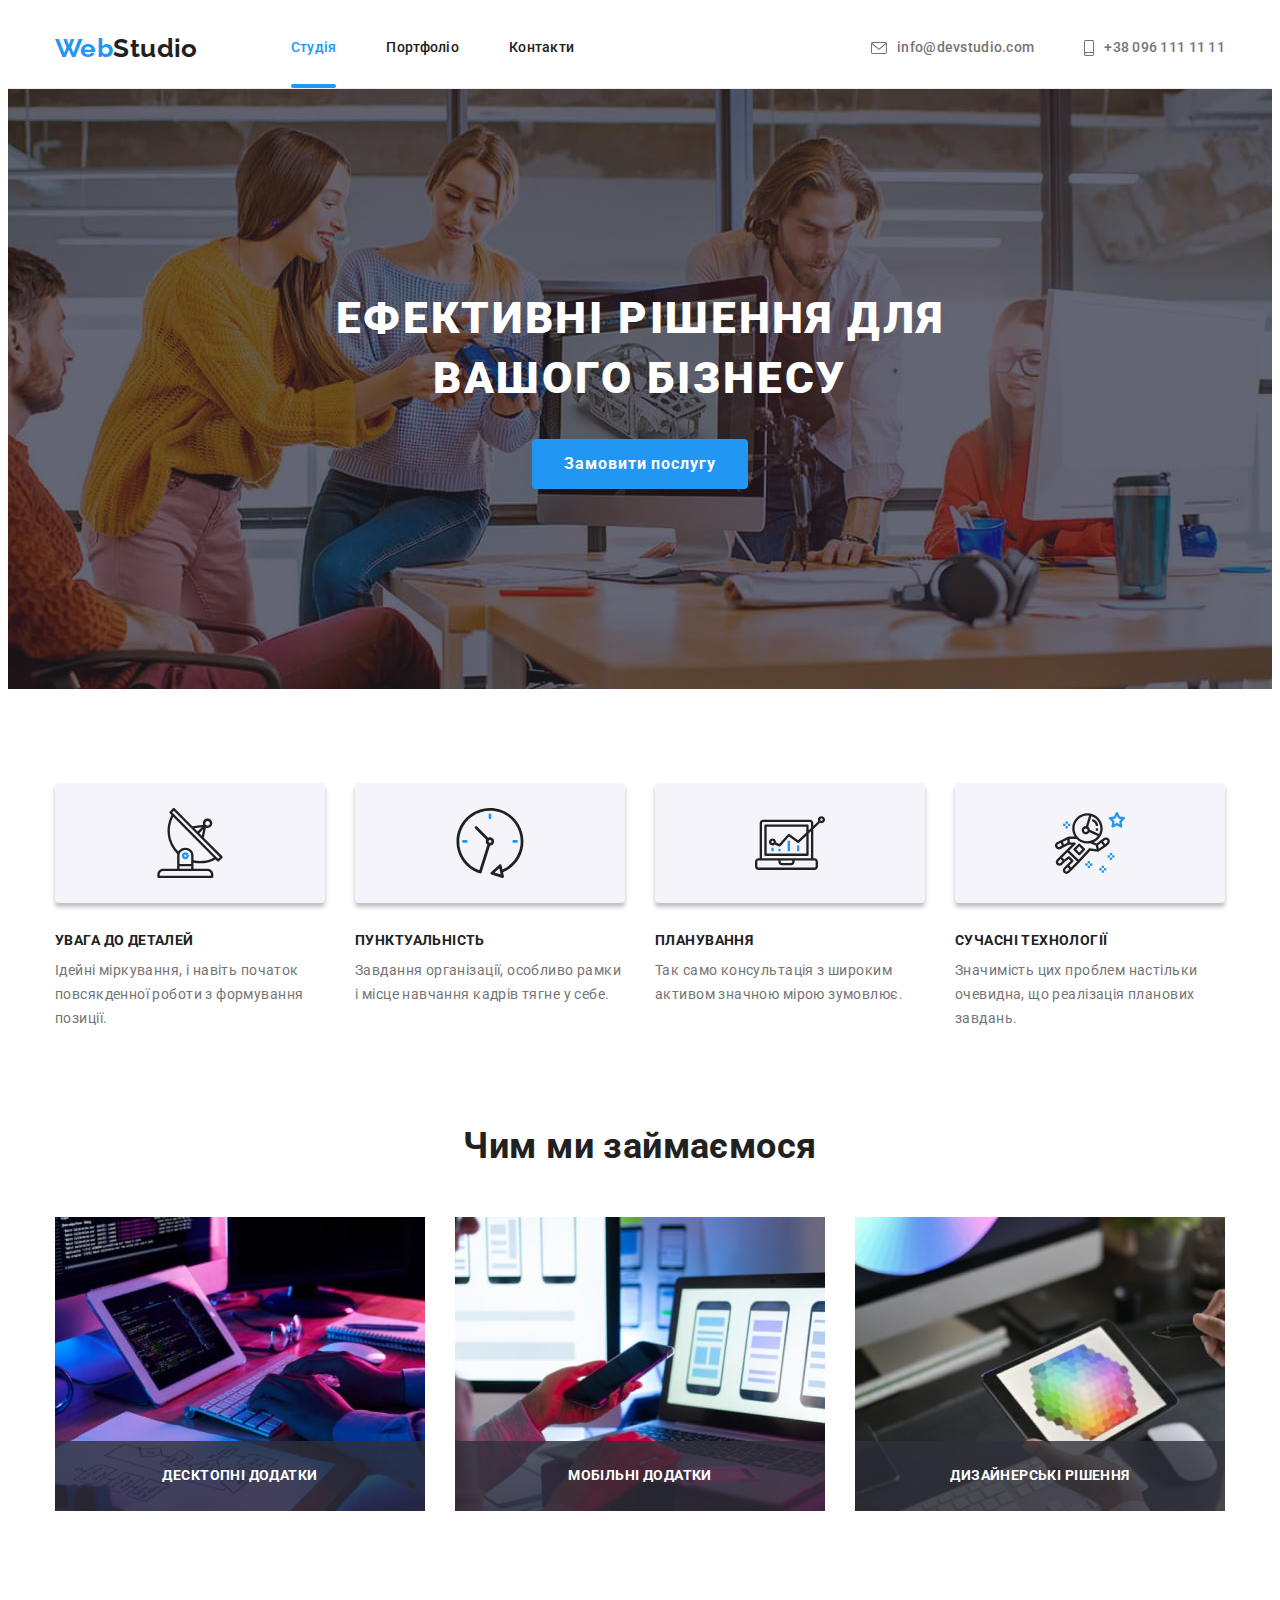
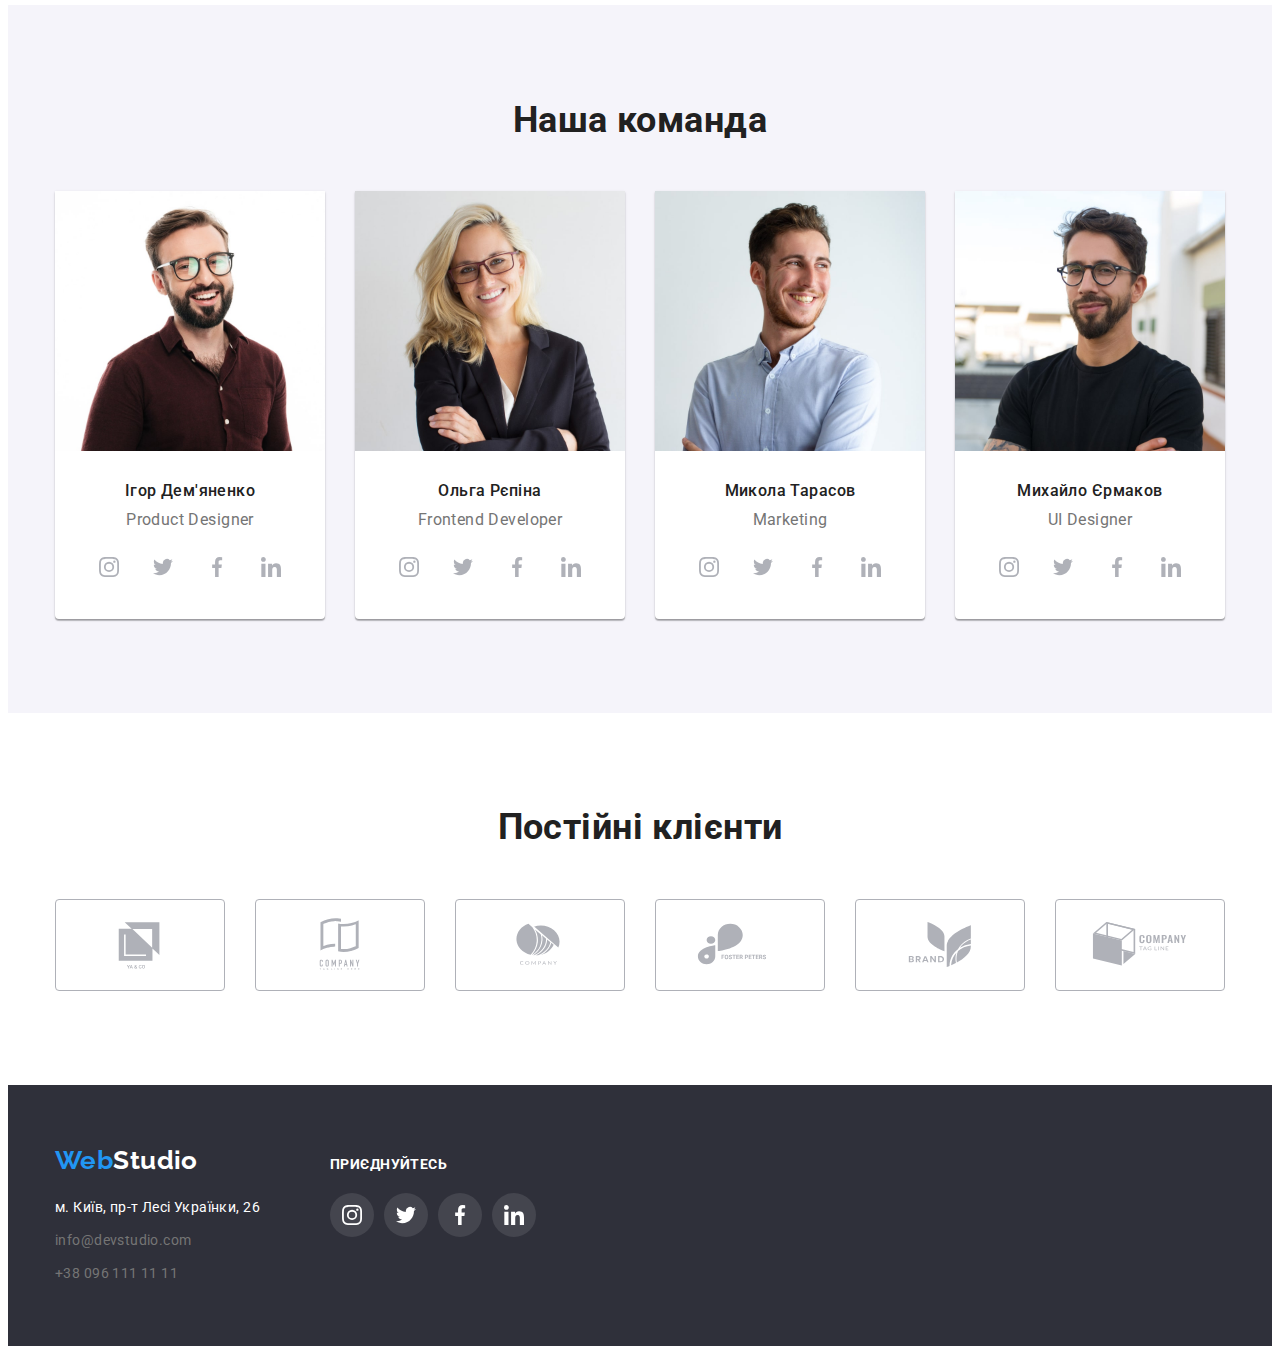
==== index.html @ 904960e4 "copy" ====
<!DOCTYPE html>
<html lang="uk">
  <head>
    <meta charset="UTF-8" />
    <meta http-equiv="X-UA-Compatible" content="IE=edge" />
    <meta name="viewport" content="width=device-width, initial-scale=1.0" />
    <title>Студія</title>
    <link rel="preconnect" href="https://fonts.googleapis.com" />
    <link rel="preconnect" href="https://fonts.gstatic.com" crossorigin />
    <link
      href="https://fonts.googleapis.com/css2?family=Raleway:wght@700&family=Roboto:wght@400;500;700;900&display=swap"
      rel="stylesheet"
    />
    <link
      rel="stylesheet"
      href="https://cdnjs.cloudflare.com/ajax/libs/modern-normalize/1.1.0/modern-normalize.min.css"
      integrity="sha512-wpPYUAdjBVSE4KJnH1VR1HeZfpl1ub8YT/NKx4PuQ5NmX2tKuGu6U/JRp5y+Y8XG2tV+wKQpNHVUX03MfMFn9Q=="
      crossorigin="anonymous"
      referrerpolicy="no-referrer"
    />
    <link rel="stylesheet" href="./css/styles.css" />
  </head>
  <body>
    <!--Шапка сайту-->
    <header>
      <div class="container head-nav">
        <nav class="header-navigation">
          <a href="./index.html" class="head-logo">Web<span class="logo-style">Studio</span></a>
          <ul class="navigation list">
            <li class="nav-item">
              <a href="./index.html" class="nav-link current">Студія</a>
            </li>
            <li class="nav-item">
              <a href="./portfolio.html" class="nav-link">Портфоліо</a>
            </li>
            <li class="nav-item">
              <a href="" class="nav-link">Контакти</a>
            </li>
          </ul>
        </nav>
        <ul class="head-contacts list">
          <li class="item">
            <a class="contact-link" href="mailto:info@devstudio.com"
              ><svg class="item-icon" width="16" height="12">
                <use href="./imeges/symbol-defs.svg#icon-mail"></use></svg
              >info@devstudio.com</a
            >
          </li>
          <li class="item">
            <a class="contact-link" href="tel:+380961111111"
              ><svg class="item-icon" width="10" height="16">
                <use href="./imeges/symbol-defs.svg#icon-phone"></use></svg
              >+38 096 111 11 11</a
            >
          </li>
        </ul>
      </div>
    </header>
    <!--Герой-->
    <main>
      <section class="hero">
        <div class="hero-page container">
          <h1 class="hero-head">Ефективні рішення для вашого бізнесу</h1>
          <button class="hero-btn" type="button" data-modal-open>Замовити послугу</button>
        </div>
      </section>
      <!--Список корисних міркувань-->
      <section class="mind-page">
        <div class="container mind">
          <h2 class="visually-hidden">Список корисних міркувань</h2>
          <ul class="desc list">
            <li class="desk-item item-antenna">
              <h3 class="desc-title">Увага до деталей</h3>
              <p class="desc-list">
                Ідейні міркування, і навіть початок повсякденної роботи з формування позиції.
              </p>
            </li>
            <li class="desk-item item-clock">
              <h3 class="desc-title">Пунктуальність</h3>
              <p class="desc-list">
                Завдання організації, особливо рамки і місце навчання кадрів тягне у себе.
              </p>
            </li>
            <li class="desk-item item-diagram">
              <h3 class="desc-title">Планування</h3>
              <p class="desc-list">
                Так само консультація з широким активом значною мірою зумовлює.
              </p>
            </li>
            <li class="desk-item item-astronaut">
              <h3 class="desc-title">Сучасні технології</h3>
              <p class="desc-list">
                Значимість цих проблем настільки очевидна, що реалізація планових завдань.
              </p>
            </li>
          </ul>
        </div>
      </section>
      <!--Чим ми займаємося-->
      <section class="work-section">
        <div class="work container">
          <h2 class="work-title">Чим ми займаємося</h2>
          <ul class="work-list list">
            <li class="work-img">
              <img src="./imeges/box-1-min.jpg" alt="верстка" />
              <!-- <div class="work-text-box"> -->
              <p class="work-sub-text">Десктопні додатки</p>
              <!-- </div> -->
            </li>
            <li class="work-img">
              <img
                src="./imeges/box-2-min.jpg"
                alt="розробка мобільного додатку"
                width="370"
                height="294"
              />
              <!-- <div class="work-text-box"> -->
              <p class="work-sub-text">Мобільні додатки</p>
              <!-- </div> -->
            </li>
            <li class="work-img">
              <img src="./imeges/box-3-min.jpg" alt="стилізація сайту" width="370" height="294" />
              <!-- <div class="work-text-box"> -->
              <p class="work-sub-text">Дизайнерські рішення</p>
              <!-- </div> -->
            </li>
          </ul>
        </div>
      </section>
      <!--Наша команда-->
      <section class="team">
        <div class="container">
          <h2 class="team-title">Наша команда</h2>
          <ul class="team-card list">
            <li class="team-img">
              <img
                class="team-photo"
                src="./imeges/team-card-1-min.jpg"
                alt="фото члена команди"
                width="270"
              />
              <div class="team-info">
                <h3 class="section-team">Ігор Дем'яненко</h3>
                <p lang="en" class="work-team">Product Designer</p>
                <ul class="team-soc-list list">
                  <li class="team-soc-item">
                    <a class="team-soc-link" href="">
                      <svg class="team-soc-ikon" width="20" height="20">
                        <use href="./imeges/symbol-defs.svg#icon-instagram"></use>
                      </svg>
                    </a>
                  </li>
                  <li class="team-soc-item">
                    <a class="team-soc-link" href="">
                      <svg class="team-soc-ikon" width="20" height="20">
                        <use href="./imeges/symbol-defs.svg#icon-twitter"></use>
                      </svg>
                    </a>
                  </li>
                  <li class="team-soc-item">
                    <a class="team-soc-link" href="">
                      <svg class="team-soc-ikon" width="20" height="20">
                        <use href="./imeges/symbol-defs.svg#icon-facebook"></use>
                      </svg>
                    </a>
                  </li>
                  <li class="team-soc-item">
                    <a class="team-soc-link" href="">
                      <svg class="team-soc-ikon" width="20" height="20">
                        <use href="./imeges/symbol-defs.svg#icon-linkedin"></use>
                      </svg>
                    </a>
                  </li>
                </ul>
              </div>
            </li>
            <li class="team-img">
              <img
                class="team-photo"
                src="./imeges/team-card-2-min.jpg"
                alt="фото члена команди"
                width="270"
              />
              <div class="team-info">
                <h3 class="section-team">Ольга Рєпіна</h3>
                <p lang="en" class="work-team">Frontend Developer</p>
                <ul class="team-soc-list list">
                  <li class="team-soc-item">
                    <a class="team-soc-link" href="">
                      <svg class="team-soc-ikon" width="20" height="20">
                        <use href="./imeges/symbol-defs.svg#icon-instagram"></use>
                      </svg>
                    </a>
                  </li>
                  <li class="team-soc-item">
                    <a class="team-soc-link" href="">
                      <svg class="team-soc-ikon" width="20" height="20">
                        <use href="./imeges/symbol-defs.svg#icon-twitter"></use>
                      </svg>
                    </a>
                  </li>
                  <li class="team-soc-item">
                    <a class="team-soc-link" href="">
                      <svg class="team-soc-ikon" width="20" height="20">
                        <use href="./imeges/symbol-defs.svg#icon-facebook"></use>
                      </svg>
                    </a>
                  </li>
                  <li class="team-soc-item">
                    <a class="team-soc-link" href="">
                      <svg class="team-soc-ikon" width="20" height="20">
                        <use href="./imeges/symbol-defs.svg#icon-linkedin"></use>
                      </svg>
                    </a>
                  </li>
                </ul>
              </div>
            </li>
            <li class="team-img">
              <img
                class="team-photo"
                src="./imeges/team-card-3-min.jpg"
                alt="фото члена команди"
                width="270"
              />
              <div class="team-info">
                <h3 class="section-team">Микола Тарасов</h3>
                <p lang="en" class="work-team">Marketing</p>
                <ul class="team-soc-list list">
                  <li class="team-soc-item">
                    <a class="team-soc-link" href="">
                      <svg class="team-soc-ikon" width="20" height="20">
                        <use href="./imeges/symbol-defs.svg#icon-instagram"></use>
                      </svg>
                    </a>
                  </li>
                  <li class="team-soc-item">
                    <a class="team-soc-link" href="">
                      <svg class="team-soc-ikon" width="20" height="20">
                        <use href="./imeges/symbol-defs.svg#icon-twitter"></use>
                      </svg>
                    </a>
                  </li>
                  <li class="team-soc-item">
                    <a class="team-soc-link" href="">
                      <svg class="team-soc-ikon" width="20" height="20">
                        <use href="./imeges/symbol-defs.svg#icon-facebook"></use>
                      </svg>
                    </a>
                  </li>
                  <li class="team-soc-item">
                    <a class="team-soc-link" href="">
                      <svg class="team-soc-ikon" width="20" height="20">
                        <use href="./imeges/symbol-defs.svg#icon-linkedin"></use>
                      </svg>
                    </a>
                  </li>
                </ul>
              </div>
            </li>
            <li class="team-img">
              <img
                class="team-photo"
                src="./imeges/team-card-4-min.jpg"
                alt="фото члена команди"
                width="270"
              />
              <div class="team-info">
                <h3 class="section-team">Михайло Єрмаков</h3>
                <p lang="en" class="work-team">UI Designer</p>
                <ul class="team-soc-list list">
                  <li class="team-soc-item">
                    <a class="team-soc-link" href="">
                      <svg class="team-soc-ikon" width="20" height="20">
                        <use href="./imeges/symbol-defs.svg#icon-instagram"></use>
                      </svg>
                    </a>
                  </li>
                  <li class="team-soc-item">
                    <a class="team-soc-link" href="">
                      <svg class="team-soc-ikon" width="20" height="20">
                        <use href="./imeges/symbol-defs.svg#icon-twitter"></use>
                      </svg>
                    </a>
                  </li>
                  <li class="team-soc-item">
                    <a class="team-soc-link" href="">
                      <svg class="team-soc-ikon" width="20" height="20">
                        <use href="./imeges/symbol-defs.svg#icon-facebook"></use>
                      </svg>
                    </a>
                  </li>
                  <li class="team-soc-item">
                    <a class="team-soc-link" href="">
                      <svg class="team-soc-ikon" width="20" height="20">
                        <use href="./imeges/symbol-defs.svg#icon-linkedin"></use>
                      </svg>
                    </a>
                  </li>
                </ul>
              </div>
            </li>
          </ul>
        </div>
      </section>
      <!-- Постійні клієнти -->
      <section class="partners">
        <div>
          <h2 class="partners-title">Постійні клієнти</h2>
          <ul class="partners-list list">
            <li class="partners-item">
              <a class="partner-logo" href="">
                <svg class="partner-icon">
                  <use href="./imeges/symbol-defs.svg#icon-Logo"></use>
                </svg>
              </a>
            </li>
            <li class="partner-item">
              <a class="partner-logo" href="">
                <svg class="partner-icon">
                  <use href="./imeges/symbol-defs.svg#icon-Logo-1"></use>
                </svg>
              </a>
            </li>
            <li class="partners-item">
              <a class="partner-logo" href="">
                <svg class="partner-icon">
                  <use href="./imeges/symbol-defs.svg#icon-Logo-2"></use>
                </svg>
              </a>
            </li>
            <li class="partners-item">
              <a class="partner-logo" href="">
                <svg class="partner-icon">
                  <use href="./imeges/symbol-defs.svg#icon-Logo-3"></use>
                </svg>
              </a>
            </li>
            <li class="partners-item">
              <a class="partner-logo" href="">
                <svg class="partner-icon">
                  <use href="./imeges/symbol-defs.svg#icon-Logo-4"></use>
                </svg>
              </a>
            </li>
            <li class="partners-item">
              <a class="partner-logo" href="">
                <svg class="partner-icon">
                  <use href="./imeges/symbol-defs.svg#icon-Logo-5"></use>
                </svg>
              </a>
            </li>
          </ul>
        </div>
      </section>
    </main>
    <!--Підвал-->
    <footer class="footer">
      <div class="container footer-contacts">
        <div class="adress-contacts">
          <h2 class="visually-hidden">Контактні данні</h2>
          <a href="./index.html" class="footer-logo"
            >Web<span class="logo-footer-style">Studio</span></a
          >
          <address>
            <ul class="footer-list list">
              <li class="addres-list">
                <a
                  class="footer-adress"
                  href="https://goo.gl/maps/V1AfotGjKbNemnyBA"
                  target="_blank"
                  rel="noreferrer noopener"
                  >м. Київ, пр-т Лесі Українки, 26</a
                >
              </li>
              <li class="addres-list">
                <a class="footer-link" href="mailto:info@devstudio.com">info@devstudio.com</a>
              </li>
              <li class="addres-list">
                <a class="footer-link" href="tel:+380961111111">+38 096 111 11 11</a>
              </li>
            </ul>
          </address>
        </div>
        <div class="footer-soc-container">
          <p class="footer-soc-page">приєднуйтесь</p>
          <ul class="footer-soc-list list">
            <li>
              <a class="footer-soc-link" href="">
                <svg class="footer-soc-icon" width="20" height="20">
                  <use href="./imeges/symbol-defs.svg#icon-instagram"></use>
                </svg>
              </a>
            </li>
            <li>
              <a class="footer-soc-link" href="">
                <svg class="footer-soc-icon" width="20" height="20">
                  <use href="./imeges/symbol-defs.svg#icon-twitter"></use>
                </svg>
              </a>
            </li>
            <li>
              <a class="footer-soc-link" href="">
                <svg class="footer-soc-icon" width="20" height="20">
                  <use href="./imeges/symbol-defs.svg#icon-facebook"></use>
                </svg>
              </a>
            </li>
            <li>
              <a class="footer-soc-link" href="">
                <svg class="footer-soc-icon" width="20" height="20">
                  <use href="./imeges/symbol-defs.svg#icon-linkedin"></use>
                </svg>
              </a>
            </li>
          </ul>
        </div>
      </div>
    </footer>
    <div class="backdrop is-hidden" data-modal>
      <div class="modal">
        <button class="modal-btn" data-modal-close>
          <svg class="modal-btn-icon" width="18" height="18">
            <use href="./imeges/symbol-defs.svg#icon-close"></use>
          </svg>
        </button>
      </div>
    </div>
    <script src="./js/modal.js"></script>
  </body>
</html>
---- css/styles.css ----
:root {
  --primary-text-color: #757575;
  --title-text-color: #212121;
  --accent-color: #2196f3;
  --bg-footer-color: #2f303a;
  --primaci-bg-color: #ffffff;
  --secondary-text-color: (255, 255, 255, 0.6);
  --bgc-btn: #f5f4fa;
  --border-color: #eeeeee;
  --line-color: #ececec;
  --cursor-color: #000000;
  --transition-time: 250ms cubic-bezier(0.4, 0, 0.2, 1);
}

html {
  box-sizing: border-box;
}

*,
*::before,
*::after {
  box-sizing: inherit;
}

body {
  font-family: 'Roboto', sans-serif;
  background-color: var(--primaci-bg-color);
  color: var(--primary-text-color);
  font-size: 14px;
  letter-spacing: 0.03em;
}

p,
h1,
h2,
h3,
h4,
h5,
h6 {
  margin: 0;
}

ul,
ol {
  margin: 0;
  padding-left: 0;
}

img {
  display: block;
  max-width: 100%;
  height: auto;
}

/* address {
  font-style: normal;
} */

button {
  display: block;
  cursor: pointer;
  border: none;
  border-radius: 4px;
}

.list {
  list-style: none;
}

.container {
  width: 1200px;
  padding-left: 15px;
  padding-right: 15px;
  margin: 0 auto;
}

.visually-hidden {
  position: absolute;
  width: 1px;
  height: 1px;
  margin: -1px;
  border: 0;
  padding: 0;
  white-space: nowrap;
  clip-path: inset(100%);
  clip: rect(0 0 0 0);
  overflow: hidden;
}

.head-logo {
  color: var(--accent-color);
  font-family: 'Raleway';
  text-decoration: none;
  font-weight: 700;
  font-size: 26px;
  line-height: 1.19;
}

header {
  border-bottom: 1px solid #ececec;
}

.logo-style {
  color: var(--title-text-color);
}

.header-navigation {
  display: flex;
  align-items: center;
}

.navigation {
  display: flex;
  gap: 50px;
  margin-left: 93px;
}

.nav-link {
  position: relative;
}

.nav-link::after {
  content: '';

  position: absolute;
  display: block;
  left: 0;
  bottom: 0;
  width: 100%;
  height: 4px;
  background-color: var(--accent-color);
  border-radius: 2px;
  transform: scale(0, 0);
  transition: transform var(--transition-time);
}

.nav-link:hover::after {
  transform: scale(1, 1);
}

.nav-link.current::after {
  content: '';
  position: absolute;
  display: block;
  left: 0;
  bottom: 0;
  width: 100%;
  height: 4px;
  background-color: var(--accent-color);
  border-radius: 2px;
  transform: scale(1, 1);
}

.head-nav {
  display: flex;
  align-items: center;
}

.navigation .nav-link {
  color: var(--title-text-color);
  font-weight: 500;
  line-height: 1.14;
  letter-spacing: 0.02em;
  text-decoration: none;
  display: block;
  padding-top: 32px;
  padding-bottom: 32px;

  transition: color var(--transition-time);
}

.navigation .nav-link:hover,
.navigation .nav-link:focus {
  color: var(--accent-color);
}

.navigation .nav-link.current {
  color: var(--accent-color);
}

.head-contacts {
  display: flex;
  margin-left: auto;
  gap: 50px;
}

.head-contacts .contact-link {
  color: var(--primary-text-color);
  font-weight: 500;
  line-height: 1.14;
  letter-spacing: 0.02em;
  text-decoration: none;
  padding-top: 32px;
  padding-bottom: 32px;

  transition: color var(--transition-time);
}

.head-contacts .contact-link:hover,
.head-contacts .contact-link:focus {
  color: var(--accent-color);
}

.contact-link {
  display: flex;
  align-items: center;
  gap: 10px;
}

.item-icon {
  fill: currentColor;
}

/* Герой */

.hero {
  background-color: var(--bg-footer-color);
  padding: 200px 0;
  background-image: linear-gradient(rgba(47, 48, 58, 0.4), rgba(47, 48, 58, 0.4)),
    url(../imeges/hero-bg.jpg);
  background-repeat: no-repeat;
  background-position: center;
  background-size: cover;
  max-width: 1600px;
  height: 600px;
  margin-left: auto;
  margin-right: auto;
}

.hero-head {
  font-weight: 900;
  font-size: 44px;
  line-height: 1.36;
  letter-spacing: 0.06em;
  text-transform: uppercase;
  color: var(--primaci-bg-color);
  text-align: center;
  margin-right: auto;
  margin-left: auto;
  margin-bottom: 30px;
  max-width: 696px;
}

.hero-btn {
  font-family: 'Roboto';
  font-weight: 700;
  font-size: 16px;
  line-height: 1.88;
  letter-spacing: 0.06em;
  color: var(--primaci-bg-color);
  background-color: var(--accent-color);
  cursor: pointer;
  display: block;
  margin: 0 auto;
  border-radius: 4px;
  padding: 10px 32px;
  min-width: 216px;
  transition: color var(--transition-time), background-color var(--transition-time);

  /* transition-property: color, background-color;
  transition-duration: 250ms;
  transition-timing-function: cubic-bezier(0.4, 0, 0.2, 1); */
}

.hero-btn:hover,
.hero-btn:focus {
  color: var(--accent-color);
  background-color: var(--bgc-btn);
}

/* Backdrop */

.backdrop {
  position: fixed;
  top: 0;
  left: 0;
  width: 100%;
  height: 100%;
  background-color: rgba(0, 0, 0, 0.2);
  opacity: 1;
  transition: opacity var(--transition-time);
}

.backdrop.is-hidden {
  opacity: 0;
  pointer-events: none;
}

.backdrop.is-hidden .modal {
  transform: scaleY(0) translate(-50%, -50%);
}

.modal {
  position: absolute;
  top: 50%;
  left: 50%;
  width: 528px;
  height: 581px;
  background-color: #fff;
  transform: scaleY(1) translate(-50%, -50%);
  transition: transform var(--transition-time);
}

.modal-btn {
  width: 30px;
  height: 30px;
  border: 1px solid rgba(0, 0, 0, 0.1);
  border-radius: 50%;
  background-color: transparent;
  position: absolute;
  right: 8px;
  top: 8px;
  display: flex;
  justify-content: center;
  align-items: center;
  padding: 0;
}

/* Міркування */
.mind-page {
  padding-top: 94px;
  padding-bottom: 94px;
}

.desc {
  display: flex;
  gap: 30px;
}

.desk-item::before {
  display: block;
  content: '';
  height: 270px;
  height: 120px;
  background-repeat: no-repeat;
  background-position: center;
  background-color: var(--bgc-btn);
}

.item-antenna::before {
  background-image: url(../imeges/antenna.svg);
  margin-bottom: 30px;
  border-radius: 4px;
  box-shadow: 0px 4px 4px rgba(0, 0, 0, 0.25);
}

.item-clock::before {
  background-image: url(../imeges/clock.svg);
  margin-bottom: 30px;
  border-radius: 4px;
  box-shadow: 0px 4px 4px rgba(0, 0, 0, 0.25);
}

.item-diagram::before {
  background-image: url(../imeges/diagram.svg);
  margin-bottom: 30px;
  border-radius: 4px;
  box-shadow: 0px 4px 4px rgba(0, 0, 0, 0.25);
}

.item-astronaut::before {
  background-image: url(../imeges/astronaut.svg);
  margin-bottom: 30px;
  border-radius: 4px;
  box-shadow: 0px 4px 4px rgba(0, 0, 0, 0.25);
}

.desc li {
  max-width: 270px;
}

.desc-title {
  color: var(--title-text-color);
  font-weight: 700;
  font-size: 14px;
  line-height: 1.14;
  text-transform: uppercase;
  margin-bottom: 10px;
}

.desc-list {
  color: var(--primary-text-color);
  line-height: 1.71;
  width: 270px;
}

/* Чим ми займаємося  */
.work-section {
  padding-bottom: 94px;
}

.work-list {
  display: flex;
  gap: 30px;
}

.work-img {
  width: calc((100% - 60px) / 3);
  position: relative;
}

.work-text-box {
}

.work-sub-text {
  position: absolute;
  bottom: 0;
  width: 100%;
  height: 70px;
  text-transform: uppercase;
  background-color: rgba(47, 48, 58, 0.8);
  color: var(--primaci-bg-color);
  font-weight: 700;
  line-height: 1.14;
  display: flex;
  align-items: center;
  justify-content: center;
}

/* Наша команда */
.team {
  background-color: var(--bgc-btn);
  padding: 94px 0;
}

.work-title {
  color: var(--title-text-color);
  font-weight: 700;
  font-size: 36px;
  line-height: 1.17;
  text-align: center;
  margin-bottom: 50px;
}

.team-title {
  color: var(--title-text-color);
  font-weight: 700;
  font-size: 36px;
  line-height: 1.17;
  text-align: center;
  margin-bottom: 50px;
}

.team-card {
  display: flex;
  gap: 30px;
}

.team-img {
  background-color: var(--primaci-bg-color);
  width: calc((100% - 90px) / 4);
  box-shadow: 0px 1px 3px rgba(0, 0, 0, 0.12), 0px 1px 1px rgba(0, 0, 0, 0.14),
    0px 2px 1px rgba(0, 0, 0, 0.2);
  border-radius: 0px 0px 4px 4px;
}

.section-team {
  color: var(--title-text-color);
  font-weight: 500;
  font-size: 16px;
  line-height: 1.19;
  text-align: center;
  margin-bottom: 10px;
}

.work-team {
  color: var(--primary-text-color);
  font-size: 16px;
  line-height: 1.19;
  text-align: center;
  margin-bottom: 16px;
}

/* Иконки соцсетей */
.team-soc-list {
  display: flex;
  justify-content: center;
  gap: 10px;
}

.team-soc-link {
  width: 44px;
  height: 44px;
  border-radius: 50%;
  background-color: transparent;
  display: flex;
  background-position: center;
  align-items: center;
  justify-content: center;
  color: #afb1b8;

  transition: color var(--transition-time), background-color var(--transition-time);
}

.team-soc-ikon {
  fill: currentColor;
}

.team-soc-link:hover,
.team-soc-link:focus {
  background-color: var(--accent-color);
  color: var(--primaci-bg-color);
}
/* Иконки соцсетей */

.team-info {
  padding-top: 30px;
  padding-bottom: 30px;
}

/* Наші партнери */

.partners {
  padding-top: 94px;
  padding-bottom: 94px;
}

.partners-title {
  color: var(--title-text-color);
  font-weight: 700;
  font-size: 36px;
  line-height: 1.16;
  text-align: center;
  margin-bottom: 50px;
}

.partners-list {
  display: flex;
  justify-content: center;
  gap: 30px;
}

.partners-item {
  width: 170px;
  height: 92px;
}

.partner-logo {
  width: 170px;
  height: 92px;
  display: flex;
  align-items: center;
  justify-content: center;
  color: #afb1b8;
  border: 1px solid #afb1b8;
  border-radius: 4px;

  transition: color var(--transition-time), border-color var(--transition-time);
}

.partner-icon {
  fill: currentColor;
  width: 106px;
  height: 60px;
}

.partner-logo:hover,
.partner-logo:focus {
  color: var(--accent-color);
  border-color: var(--accent-color);
}

/* Підвал */

.footer {
  background-color: var(--bg-footer-color);
  padding: 60px 0;
}

.footer-contacts {
  display: flex;
  align-items: baseline;
}

.adress-contacts {
  margin-right: 70px;
}

.footer-logo {
  color: var(--accent-color);
  font-family: 'Raleway';
  font-style: normal;
  font-weight: 700;
  font-size: 26px;
  line-height: 1.19;
  text-decoration: none;
  display: block;
  margin-bottom: 20px;
}

.logo-footer-style {
  color: var(--primaci-bg-color);
}

.footer-adress {
  color: var(--primaci-bg-color);
  line-height: 1.71;
  text-decoration: none;
  font-style: normal;
  display: inline-block;

  transition: color var(--transition-time);
}

.addres-list:not(:last-child) {
  margin-bottom: 9px;
}

.footer-adress:hover,
.footer-adress:focus {
  color: var(--accent-color);
}

.footer-link {
  color: var(--secondary-text-color);
  line-height: 1.71;
  font-style: normal;
  text-decoration: none;
  display: inline-block;

  transition: color var(--transition-time);
}

.footer-link:hover,
.footer-link:focus {
  color: var(--accent-color);
}

.footer-soc-page {
  font-style: normal;
  font-weight: 700;
  font-size: 14px;
  line-height: 1.14;
  text-transform: uppercase;
  color: var(--primaci-bg-color);
}

.footer-soc-page {
  margin-bottom: 20px;
}

.footer-soc-list {
  display: flex;
  align-items: center;
  gap: 10px;
}

.footer-soc-link {
  width: 44px;
  height: 44px;
  border-radius: 50%;
  background-color: rgba(255, 255, 255, 0.1);
  display: flex;
  background-position: center;
  align-items: center;
  justify-content: center;
  color: var(--primaci-bg-color);

  transition: background-color var(--transition-time);
}

.footer-soc-icon {
  fill: currentColor;
}

.footer-soc-link:hover,
.footer-soc-link:focus {
  background-color: var(--accent-color);
}

/* Портфоліо */

.filter {
  padding: 94px 0;
}

.btn-list {
  display: flex;
  gap: 8px;
  justify-content: center;
  margin-bottom: 50px;
}

.filter-btn {
  font-family: 'Roboto';
  font-weight: 500;
  font-size: 16px;
  line-height: 1.62;
  text-align: center;
  color: var(--title-text-color);
  background-color: var(--bgc-btn);
  cursor: pointer;
  letter-spacing: 0.03em;
  padding: 6px 22px;

  transition: background-color var(--transition-time), color var(--transition-time),
    box-shadow var(--transition-time);
}

.filter-btn:hover,
.filter-btn:focus {
  background-color: var(--accent-color);
  color: var(--primaci-bg-color);
  box-shadow: 0px 4px 4px rgba(0, 0, 0, 0.25);
}

.gallery-projects {
  display: flex;
  gap: 30px;
  flex-wrap: wrap;
}

.projects-card {
  width: calc((100% - 60px) / 3);
   border: 1px solid var(--border-color);
}

.gallery-link {
  text-decoration: none;
  color: var(--primary-text-color);
  display: block;
  transition: box-shadow 250ms cubic-bezier(0.4, 0, 0.2, 1);
}

.gallery-link:hover,
.gallery-link:focus {
  box-shadow: 0px 1px 1px rgba(0, 0, 0, 0.12), 0px 4px 4px rgba(0, 0, 0, 0.06),
    1px 4px 6px rgba(0, 0, 0, 0.16);
}

.project-text {
  padding: 20px 24px;
}

.project-title {
  color: var(--title-text-color);
  font-weight: 700;
  font-size: 18px;
  line-height: 2;
  letter-spacing: 0.06em;
  margin-bottom: 4px;
}

.project-item {
  columns: var(--primary-text-color);
  font-size: 16px;
  line-height: 1.88;
}

.gallery-animation {
  position: relative;
  overflow: hidden;
}

.animation-text {
  position: absolute;
  top: 0;
  left: 0;
  /* width: 100%;
  height: 100%; */
  padding: 63px 24px;
  font-size: 18px;
  line-height: 1.56;
  letter-spacing: 0.03em;
  color: var(--primaci-bg-color);
  background: rgba(33, 150, 243, 0.9);
  transform: translateY(100%);
  transition: transform var(--transition-time);
}

.gallery-link:hover .animation-text,
.gallery-link:focus .animation-text {
  transform: translateY(0%);
}
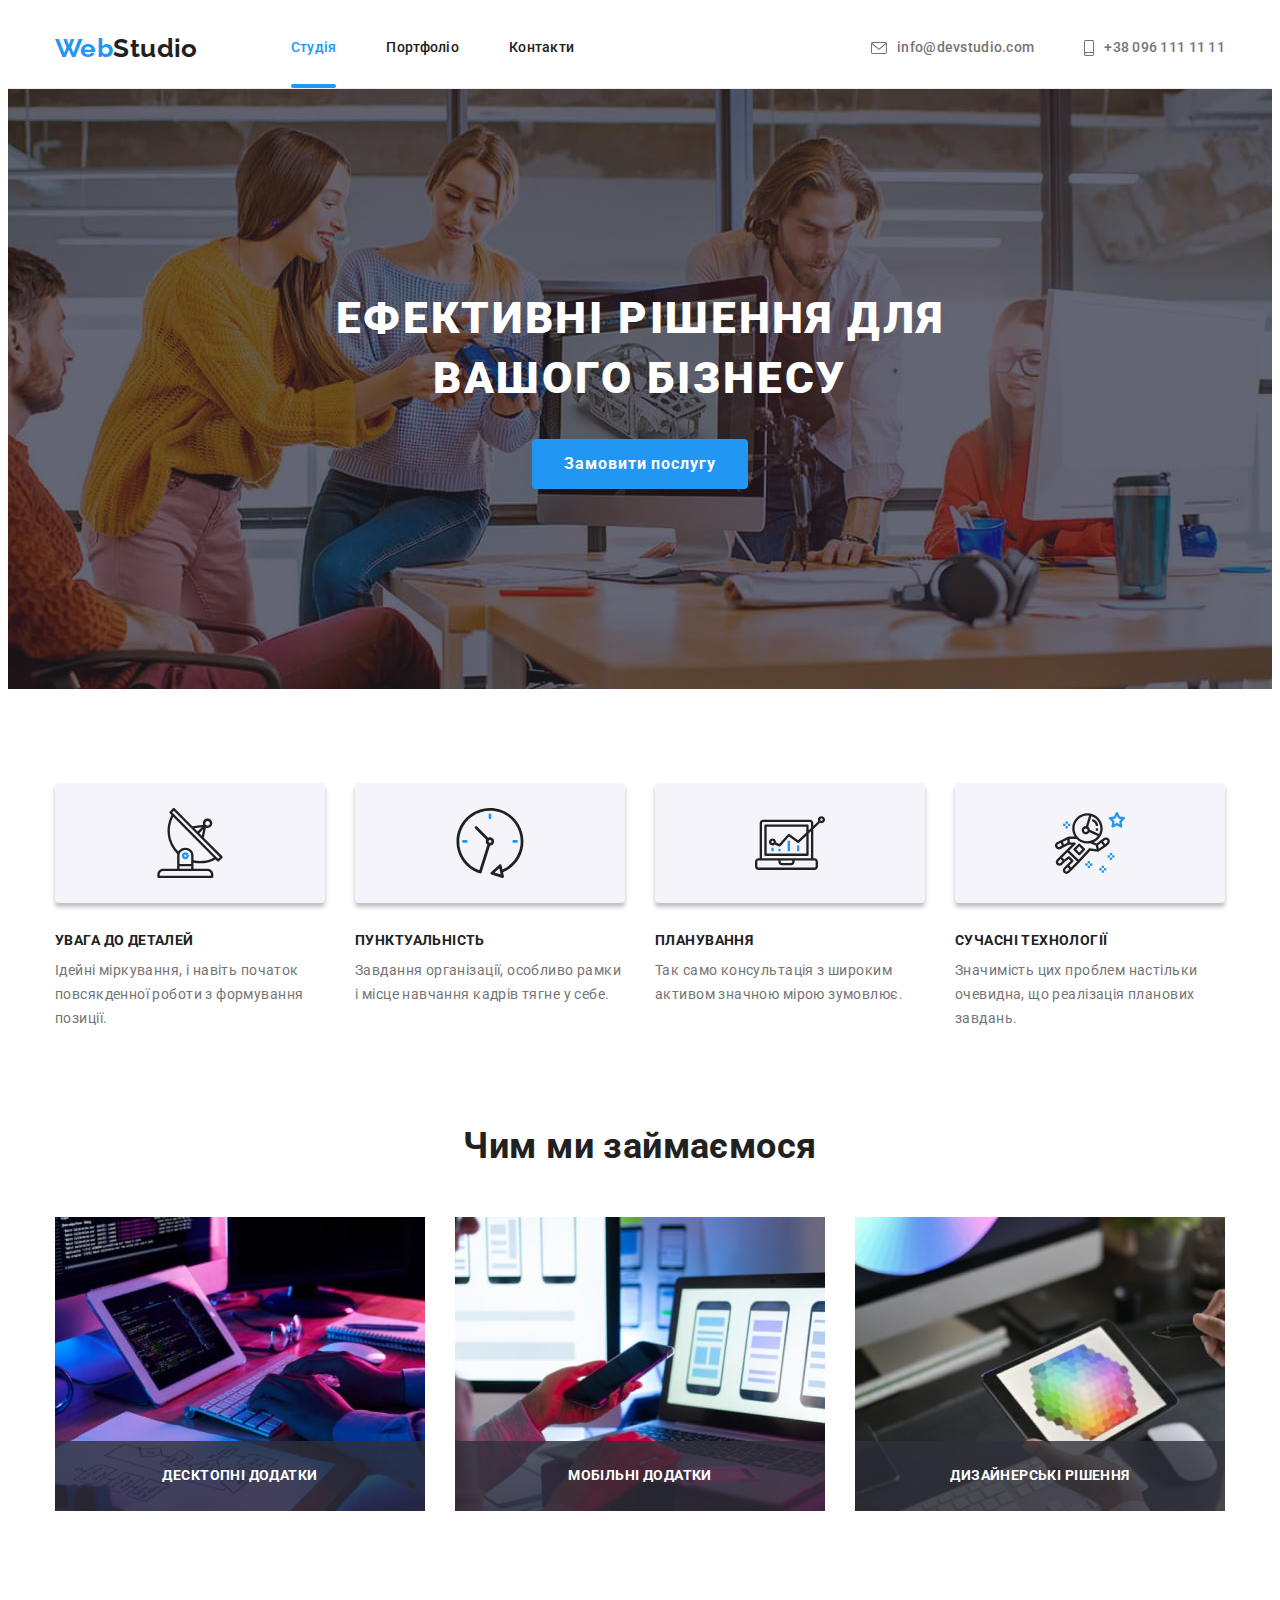
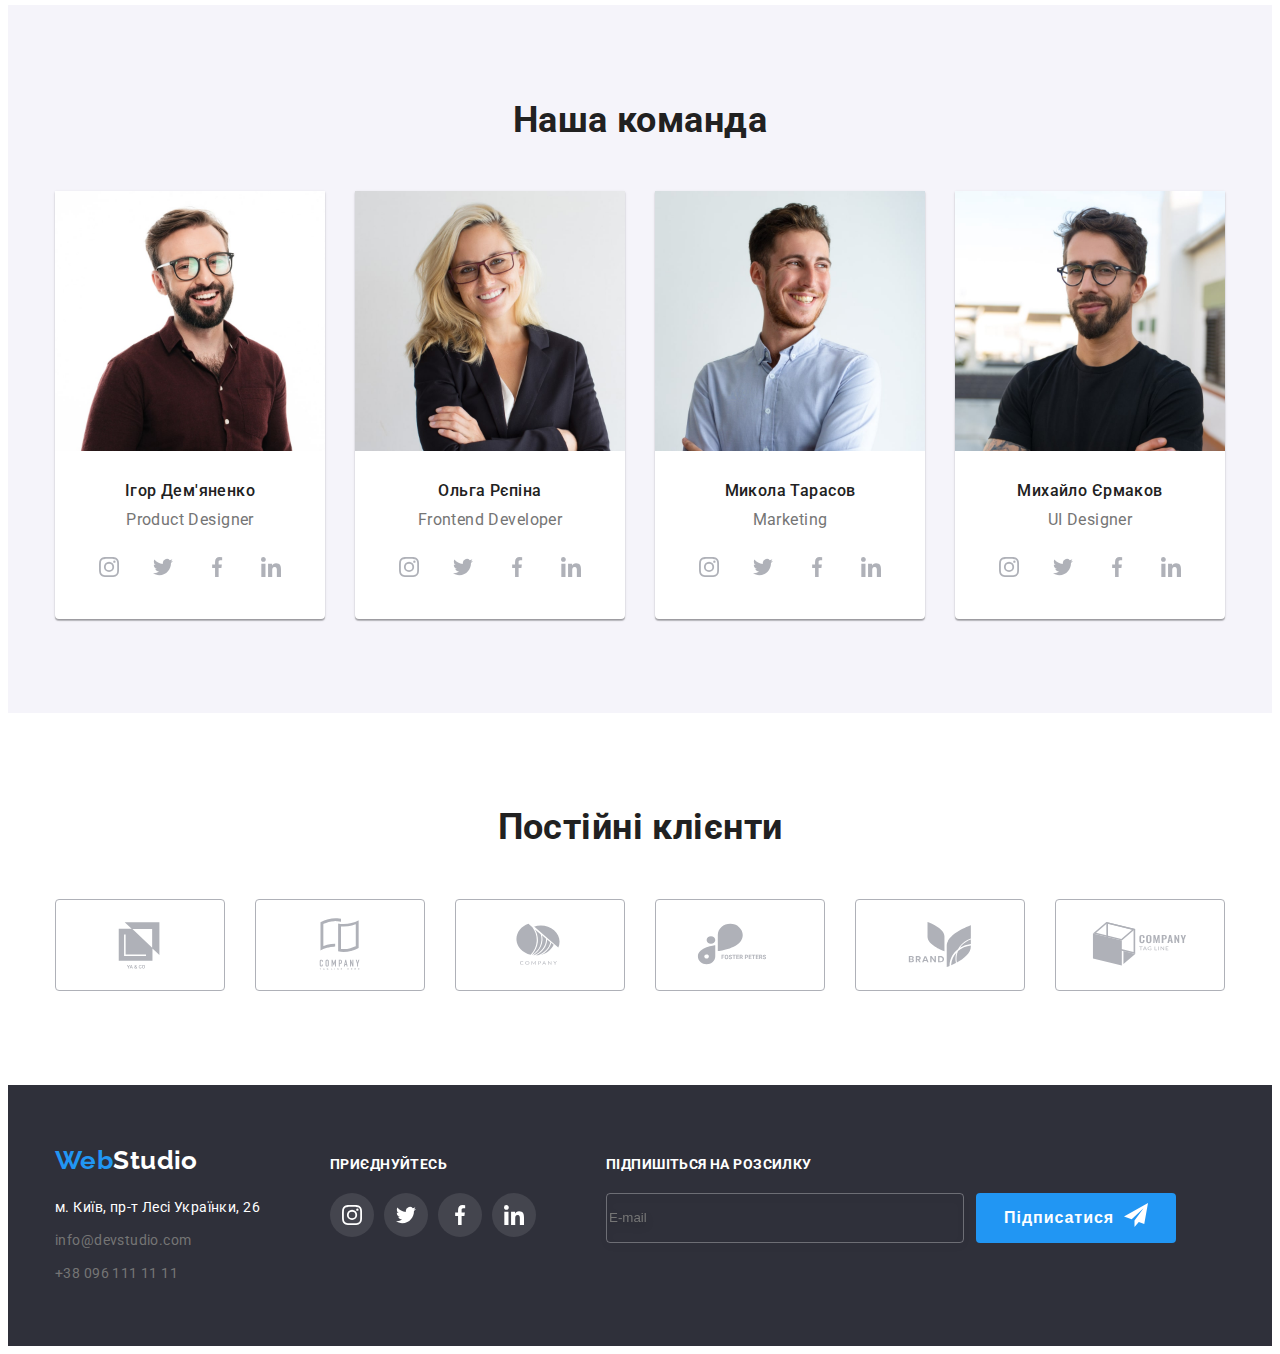
==== commit da3b041a: "начало дз 6. футтер форма" ====
--- a/index.html
+++ b/index.html
@@ -415,6 +415,20 @@
             </li>
           </ul>
         </div>
+        <div class="submit">
+          <p class="footer-submit">Підпишіться на розсилку</p>
+          <form class="submit-form" name="signup_form" autocomplete="on" novalidate>
+            <label>
+              <input class="mail-box" type="email" name="email" placeholder="E-mail" />
+            </label>
+            <button class="submit-btn" type="submit">
+              Підписатися
+              <svg class="submit-icon" width="24" height="24">
+                <use href="./imeges/symbol-defs.svg#icon-icon-send"></use>
+              </svg>
+            </button>
+          </form>
+        </div>
       </div>
     </footer>
     <div class="backdrop is-hidden" data-modal>
--- a/css/styles.css
+++ b/css/styles.css
@@ -297,6 +297,9 @@
   width: 528px;
   height: 581px;
   background-color: #fff;
+  border-radius: 4px;
+  box-shadow: 0px 1px 3px rgba(0, 0, 0, 0.12), 0px 1px 1px rgba(0, 0, 0, 0.14),
+    0px 2px 1px rgba(0, 0, 0, 0.2);
   transform: scaleY(1) translate(-50%, -50%);
   transition: transform var(--transition-time);
 }
@@ -365,9 +368,9 @@
   box-shadow: 0px 4px 4px rgba(0, 0, 0, 0.25);
 }
 
-.desc li {
+/* .desk-item {
   max-width: 270px;
-}
+} */
 
 .desc-title {
   color: var(--title-text-color);
@@ -626,6 +629,10 @@
   color: var(--accent-color);
 }
 
+.footer-soc-container {
+  margin-right: 70px;
+}
+
 .footer-soc-page {
   font-style: normal;
   font-weight: 700;
@@ -633,9 +640,6 @@
   line-height: 1.14;
   text-transform: uppercase;
   color: var(--primaci-bg-color);
-}
-
-.footer-soc-page {
   margin-bottom: 20px;
 }
 
@@ -666,6 +670,67 @@
 .footer-soc-link:hover,
 .footer-soc-link:focus {
   background-color: var(--accent-color);
+}
+
+.submit {
+  /* display: flex; */
+  margin-right: 12px;
+}
+
+.footer-submit {
+  font-style: normal;
+  font-weight: 700;
+  font-size: 14px;
+  line-height: 1.14;
+  letter-spacing: 0.03em;
+  text-transform: uppercase;
+  color: var(--primaci-bg-color);
+  margin-bottom: 20px;
+}
+
+.mail-box {
+  width: 358px;
+  height: 50px;
+  border: 1px solid rgba(255, 255, 255, 0.3);
+  filter: drop-shadow(0px 4px 4px rgba(0, 0, 0, 0.15));
+  border-radius: 4px;
+  background-color: transparent;
+  color: var(--secondary-text-color);
+}
+
+.submit-form {
+  display: flex;
+  gap: 12px;
+}
+
+.submit-btn {
+  font-weight: 700;
+  font-size: 16px;
+  line-height: 1.88;
+  letter-spacing: 0.06em;
+  color: var(--primaci-bg-color);
+  background-color: var(--accent-color);
+  cursor: pointer;
+  margin: 0;
+  display: flex;
+  justify-content: center;
+  gap: 10px;
+  border-radius: 4px;
+  padding: 10px 28px;
+  min-width: 200px;
+  max-height: 50px;
+  transition: color var(--transition-time), 
+  background-color var(--transition-time);
+}
+
+.submit-btn:hover,
+.submit-btn:focus {
+  color: var(--accent-color);
+  background-color: var(--bgc-btn);
+}
+
+.submit-icon {
+  fill: currentColor;
 }
 
 /* Портфоліо */
@@ -712,7 +777,7 @@
 
 .projects-card {
   width: calc((100% - 60px) / 3);
-   border: 1px solid var(--border-color);
+  border: 1px solid var(--border-color);
 }
 
 .gallery-link {
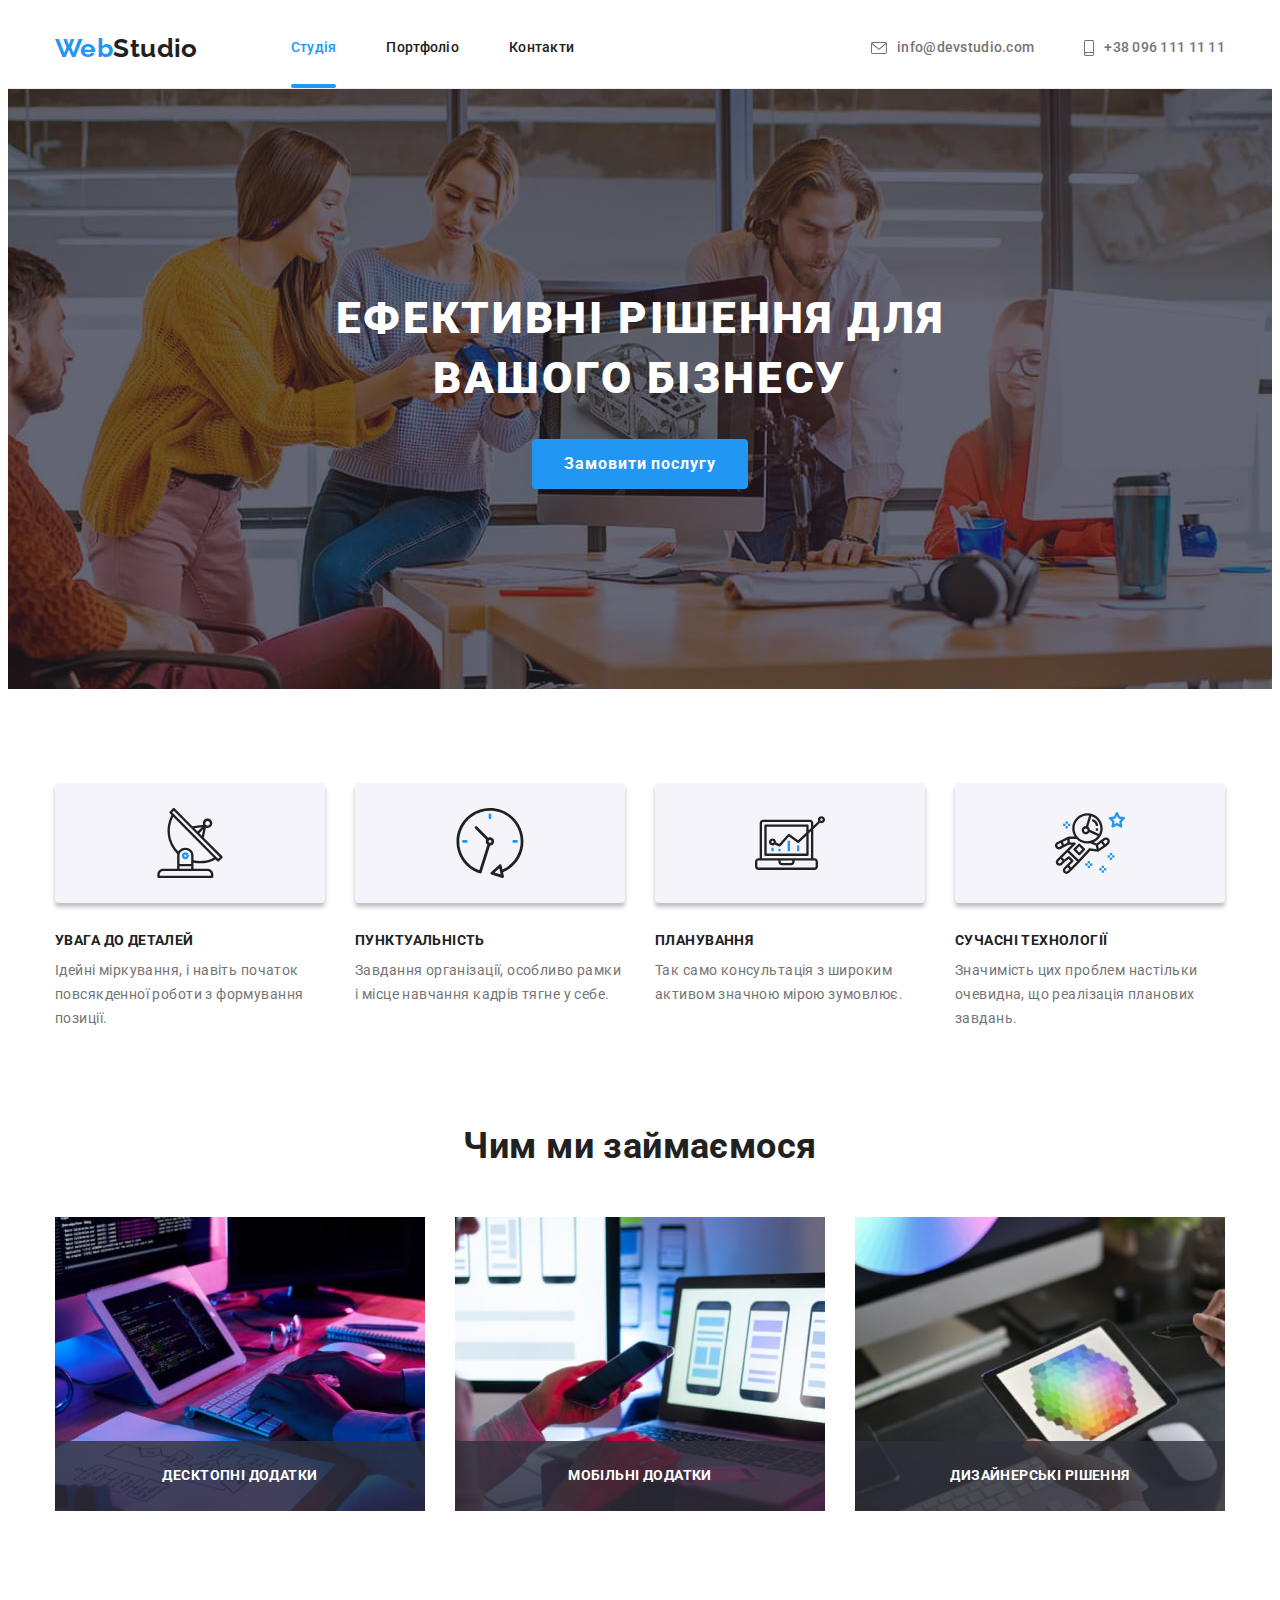
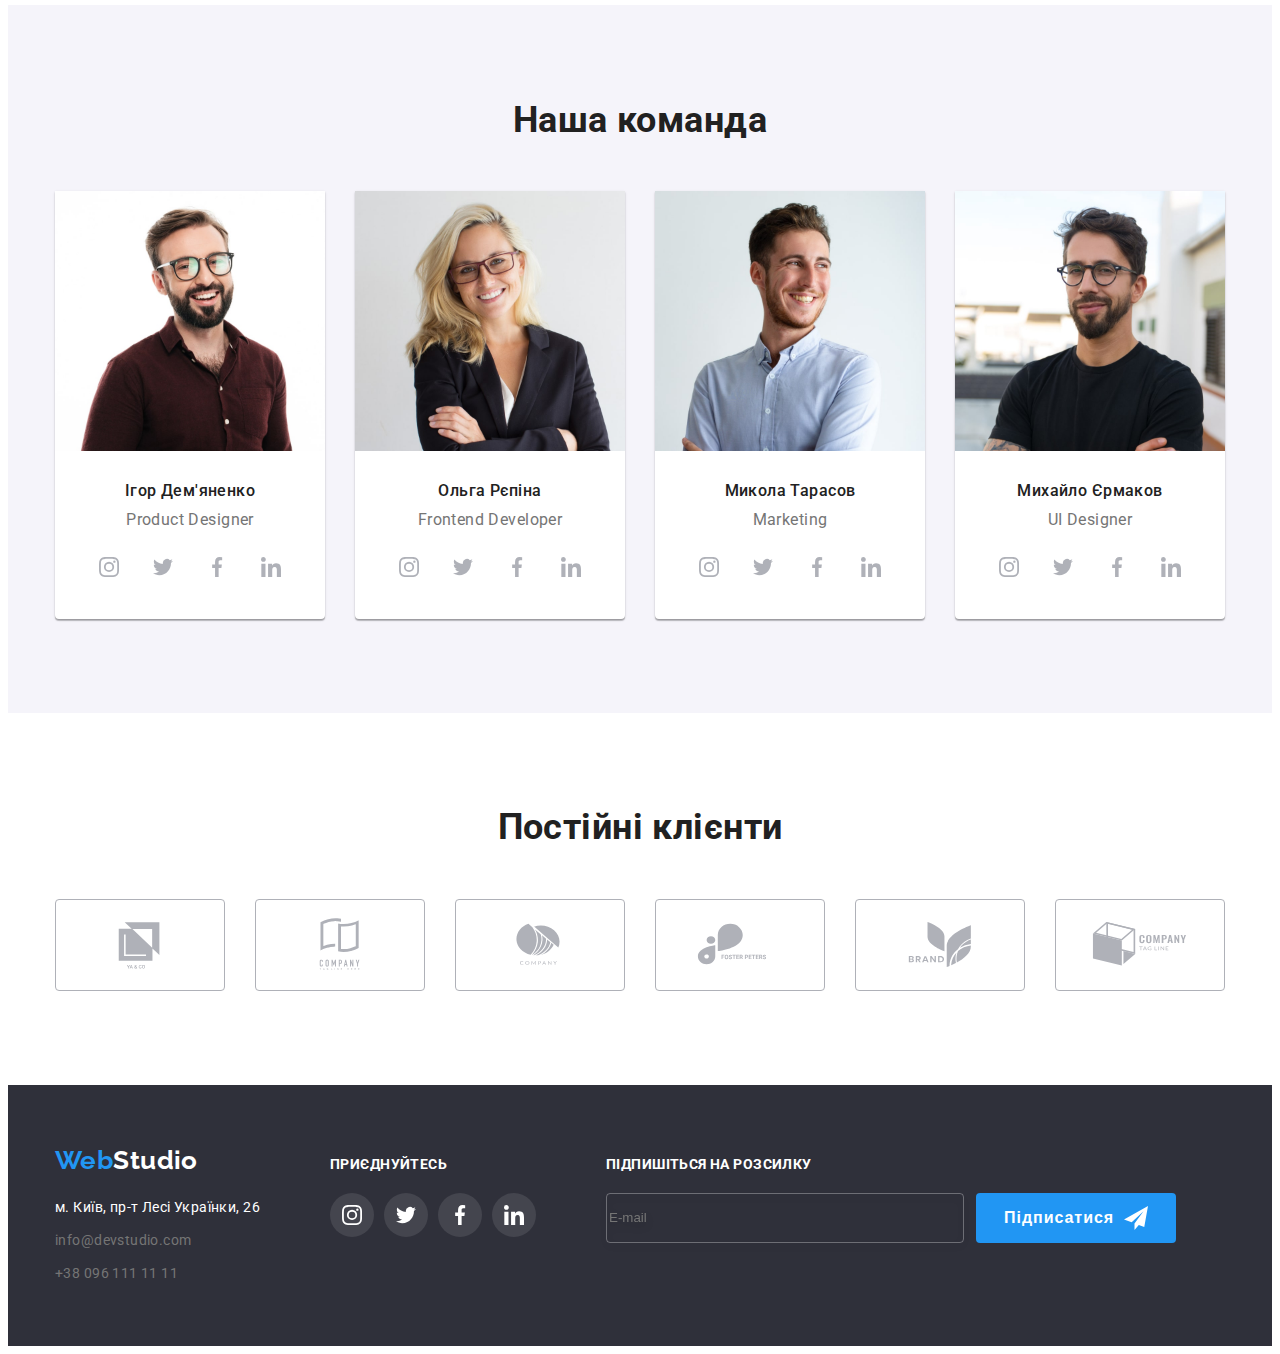
==== commit fcfff4ab: "разметка формы в модалке" ====
--- a/index.html
+++ b/index.html
@@ -438,6 +438,30 @@
             <use href="./imeges/symbol-defs.svg#icon-close"></use>
           </svg>
         </button>
+        <form action="">
+          <label for=""
+            >Ім'я
+            <input type="text" name="" />
+          </label>
+          <label for=""
+            >Телефон
+            <input type="tel" />
+          </label>
+          <label for=""
+            >Пошта
+            <input type="email" />
+          </label>
+          <label for=""
+            >Коментар
+            <input type="text" />
+          </label>
+          <label>
+            <input type="checkbox" name="" value="" />
+            Погоджуюся з розсилкою та приймаю
+            <a href="">Умови договору</a>
+          </label>
+          <button>Відправити</button>
+        </form>
       </div>
     </div>
     <script src="./js/modal.js"></script>
--- a/css/styles.css
+++ b/css/styles.css
@@ -713,7 +713,7 @@
   cursor: pointer;
   margin: 0;
   display: flex;
-  justify-content: center;
+  align-items: center;
   gap: 10px;
   border-radius: 4px;
   padding: 10px 28px;
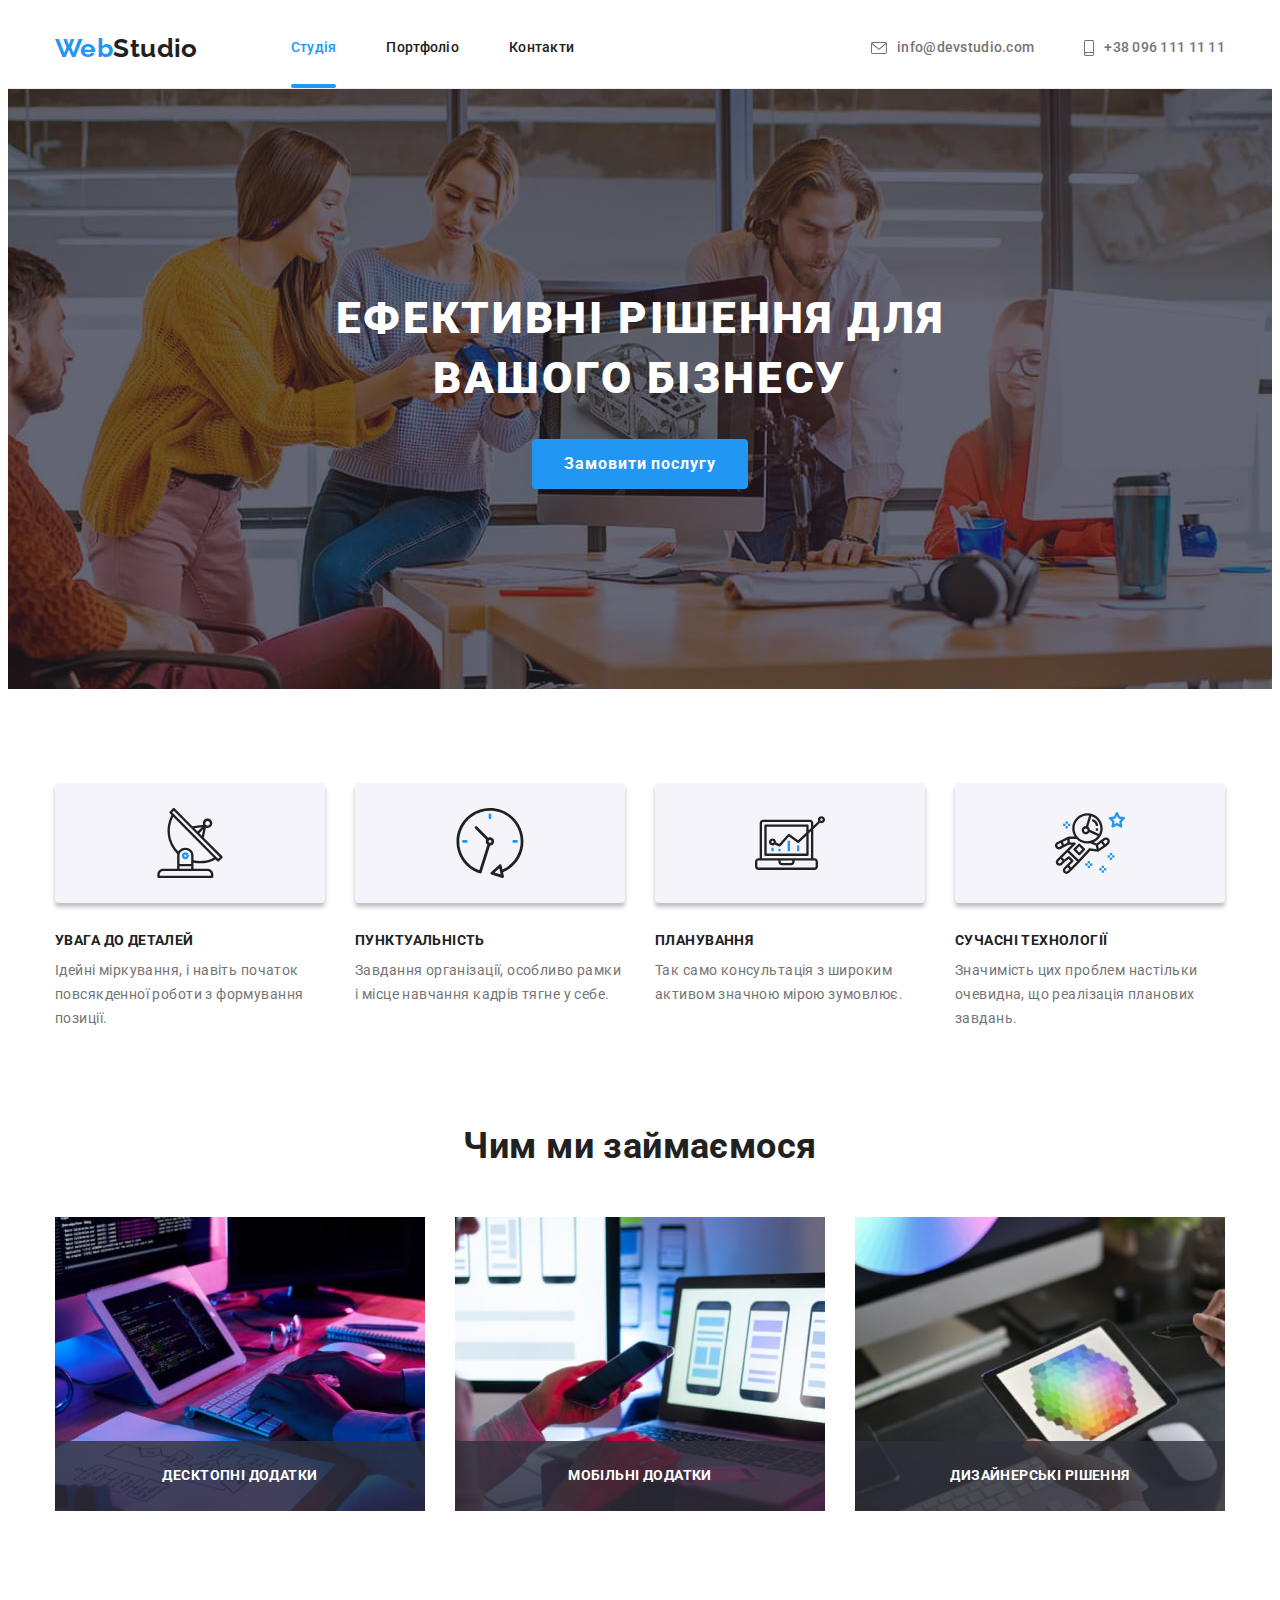
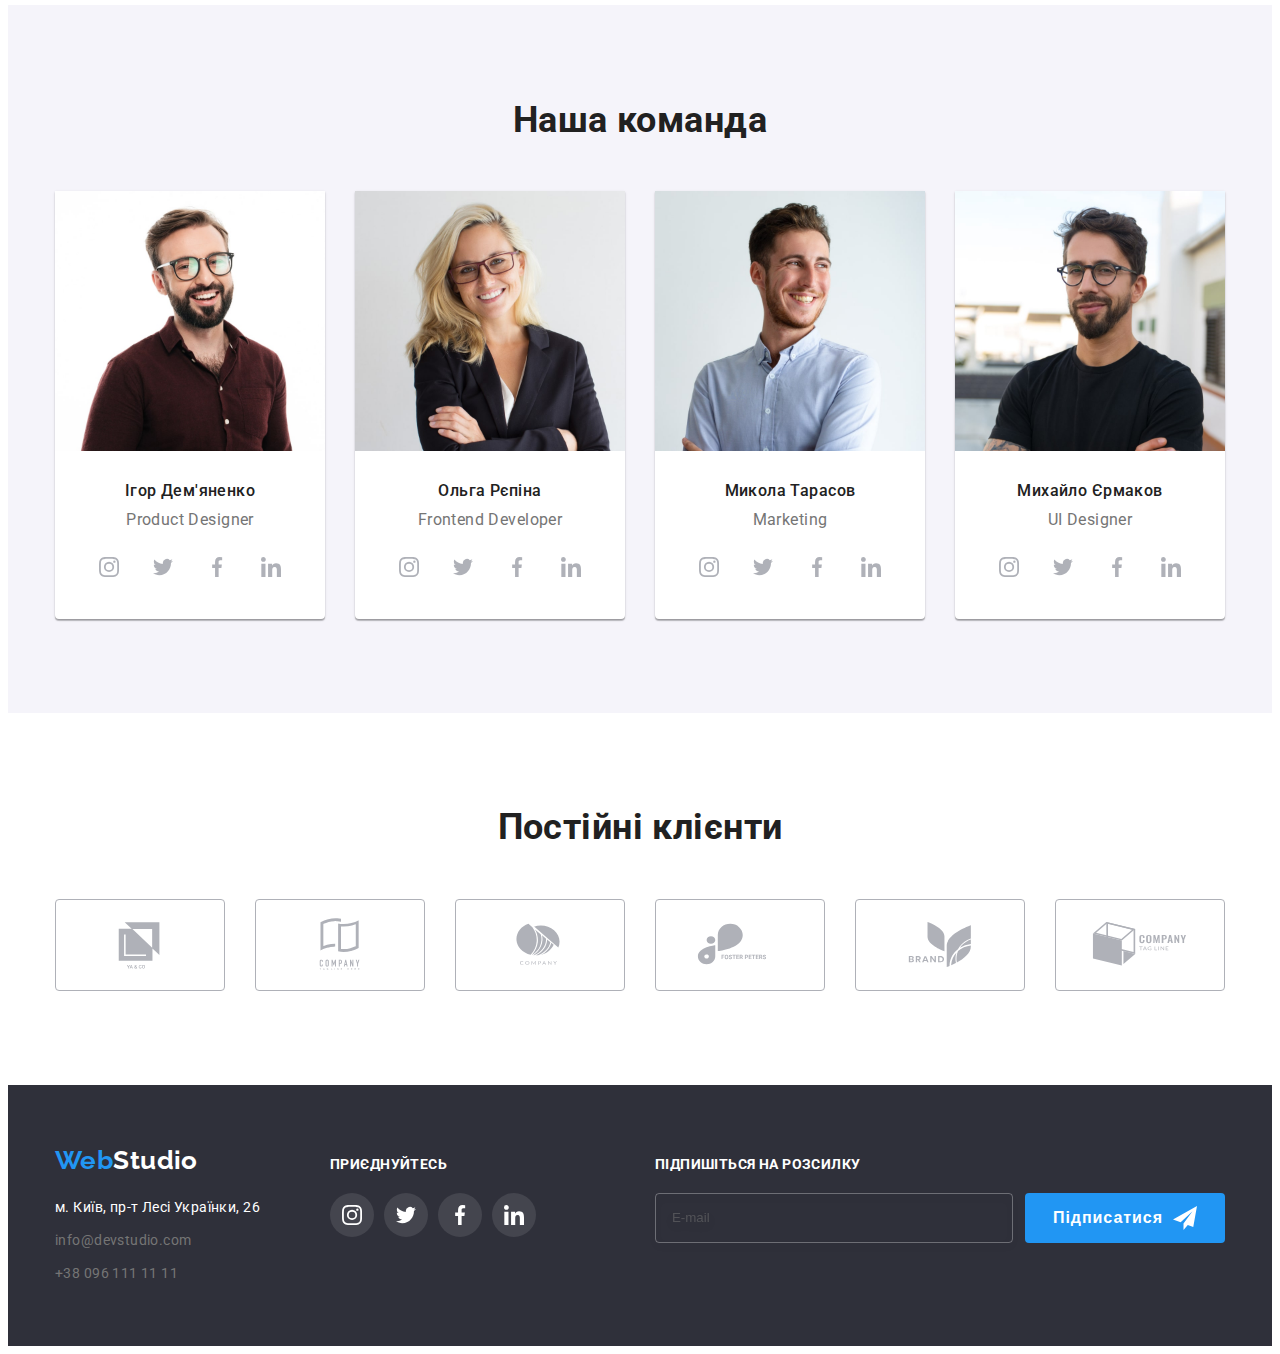
==== commit 8efc0aa8: "разметка модалки и формы в футере, осталась стилизация модалки" ====
--- a/index.html
+++ b/index.html
@@ -417,13 +417,11 @@
         </div>
         <div class="submit">
           <p class="footer-submit">Підпишіться на розсилку</p>
-          <form class="submit-form" name="signup_form" autocomplete="on" novalidate>
-            <label>
-              <input class="mail-box" type="email" name="email" placeholder="E-mail" />
-            </label>
+          <form class="submit-form">
+            <input class="mail-box" type="email" name="email" id="signup-mail" placeholder="E-mail" />
             <button class="submit-btn" type="submit">
               Підписатися
-              <svg class="submit-icon" width="24" height="24">
+              <svg class="submit-footer-icon" width="24" height="24">
                 <use href="./imeges/symbol-defs.svg#icon-icon-send"></use>
               </svg>
             </button>
@@ -438,29 +436,58 @@
             <use href="./imeges/symbol-defs.svg#icon-close"></use>
           </svg>
         </button>
-        <form action="">
-          <label for=""
-            >Ім'я
-            <input type="text" name="" />
-          </label>
-          <label for=""
-            >Телефон
-            <input type="tel" />
-          </label>
-          <label for=""
-            >Пошта
-            <input type="email" />
-          </label>
-          <label for=""
-            >Коментар
-            <input type="text" />
-          </label>
-          <label>
-            <input type="checkbox" name="" value="" />
-            Погоджуюся з розсилкою та приймаю
-            <a href="">Умови договору</a>
-          </label>
-          <button>Відправити</button>
+        <form class="modal-form">
+          <p class="form-title">Залиште свої дані, ми вам передзвонимо</p>
+          <ul class="form-list list">
+            <li class="form-item">
+              <label class="field-text" for="user-name">Ім'я </label>
+              <input
+                class="form-field"
+                type="text"
+                name="user-name"
+                id="user-name"
+                placeholder="Степан"
+              />
+            </li>
+            <li class="form-item">
+              <label class="field-text" for="phone-number">Телефон</label>
+              <input
+                class="form-field"
+                type="tel"
+                name="phone-number"
+                id="phone-number"
+                placeholder="+38-050-123-45-67"
+              />
+            </li>
+            <li class="form-item">
+              <label class="field-text" for="mail">Пошта</label>
+              <input
+                class="form-field"
+                type="email"
+                name="mail"
+                id="mail"
+                placeholder="mail@gmail.com"
+              />
+            </li>
+            <li class="form-item">
+              <label class="field-text" for="comment">Коментар</label>
+              <textarea
+                class="form-field-comment"
+                name="comment"
+                id="comment"
+                rows="7"
+                placeholder="Введіть текст"
+              ></textarea>
+            </li>
+          </ul>
+          <div class="confirm">
+            <input type="checkbox" name="policy" id="policy" />
+            <label class="confirm-text" for="policy"
+              >Погоджуюся з розсилкою та приймаю
+              <a class="confirm-doc" href="">Умови договору</a>
+            </label>
+          </div>
+          <button class="submit-modal-btn" type="submit">Відправити</button>
         </form>
       </div>
     </div>
--- a/css/styles.css
+++ b/css/styles.css
@@ -63,6 +63,14 @@
   border-radius: 4px;
 }
 
+textarea {
+  resize: none;
+}
+
+::placeholder {
+  color: rgba(117, 117, 117, 0.5);
+}
+
 .list {
   list-style: none;
 }
@@ -268,6 +276,424 @@
   background-color: var(--bgc-btn);
 }
 
+
+/* Міркування */
+.mind-page {
+  padding-top: 94px;
+  padding-bottom: 94px;
+}
+
+.desc {
+  display: flex;
+  gap: 30px;
+}
+
+.desk-item::before {
+  display: block;
+  content: '';
+  height: 270px;
+  height: 120px;
+  background-repeat: no-repeat;
+  background-position: center;
+  background-color: var(--bgc-btn);
+}
+
+.item-antenna::before {
+  background-image: url(../imeges/antenna.svg);
+  margin-bottom: 30px;
+  border-radius: 4px;
+  box-shadow: 0px 4px 4px rgba(0, 0, 0, 0.25);
+}
+
+.item-clock::before {
+  background-image: url(../imeges/clock.svg);
+  margin-bottom: 30px;
+  border-radius: 4px;
+  box-shadow: 0px 4px 4px rgba(0, 0, 0, 0.25);
+}
+
+.item-diagram::before {
+  background-image: url(../imeges/diagram.svg);
+  margin-bottom: 30px;
+  border-radius: 4px;
+  box-shadow: 0px 4px 4px rgba(0, 0, 0, 0.25);
+}
+
+.item-astronaut::before {
+  background-image: url(../imeges/astronaut.svg);
+  margin-bottom: 30px;
+  border-radius: 4px;
+  box-shadow: 0px 4px 4px rgba(0, 0, 0, 0.25);
+}
+
+/* .desk-item {
+  max-width: 270px;
+} */
+
+.desc-title {
+  color: var(--title-text-color);
+  font-weight: 700;
+  font-size: 14px;
+  line-height: 1.14;
+  text-transform: uppercase;
+  margin-bottom: 10px;
+}
+
+.desc-list {
+  color: var(--primary-text-color);
+  line-height: 1.71;
+  width: 270px;
+}
+
+/* Чим ми займаємося  */
+.work-section {
+  padding-bottom: 94px;
+}
+
+.work-list {
+  display: flex;
+  gap: 30px;
+}
+
+.work-img {
+  width: calc((100% - 60px) / 3);
+  position: relative;
+}
+
+.work-text-box {
+}
+
+.work-sub-text {
+  position: absolute;
+  bottom: 0;
+  width: 100%;
+  height: 70px;
+  text-transform: uppercase;
+  background-color: rgba(47, 48, 58, 0.8);
+  color: var(--primaci-bg-color);
+  font-weight: 700;
+  line-height: 1.14;
+  display: flex;
+  align-items: center;
+  justify-content: center;
+}
+
+/* Наша команда */
+.team {
+  background-color: var(--bgc-btn);
+  padding: 94px 0;
+}
+
+.work-title {
+  color: var(--title-text-color);
+  font-weight: 700;
+  font-size: 36px;
+  line-height: 1.17;
+  text-align: center;
+  margin-bottom: 50px;
+}
+
+.team-title {
+  color: var(--title-text-color);
+  font-weight: 700;
+  font-size: 36px;
+  line-height: 1.17;
+  text-align: center;
+  margin-bottom: 50px;
+}
+
+.team-card {
+  display: flex;
+  gap: 30px;
+}
+
+.team-img {
+  background-color: var(--primaci-bg-color);
+  width: calc((100% - 90px) / 4);
+  box-shadow: 0px 1px 3px rgba(0, 0, 0, 0.12), 0px 1px 1px rgba(0, 0, 0, 0.14),
+    0px 2px 1px rgba(0, 0, 0, 0.2);
+  border-radius: 0px 0px 4px 4px;
+}
+
+.section-team {
+  color: var(--title-text-color);
+  font-weight: 500;
+  font-size: 16px;
+  line-height: 1.19;
+  text-align: center;
+  margin-bottom: 10px;
+}
+
+.work-team {
+  color: var(--primary-text-color);
+  font-size: 16px;
+  line-height: 1.19;
+  text-align: center;
+  margin-bottom: 16px;
+}
+
+/* Иконки соцсетей */
+.team-soc-list {
+  display: flex;
+  justify-content: center;
+  gap: 10px;
+}
+
+.team-soc-link {
+  width: 44px;
+  height: 44px;
+  border-radius: 50%;
+  background-color: transparent;
+  display: flex;
+  background-position: center;
+  align-items: center;
+  justify-content: center;
+  color: #afb1b8;
+
+  transition: color var(--transition-time), background-color var(--transition-time);
+}
+
+.team-soc-ikon {
+  fill: currentColor;
+}
+
+.team-soc-link:hover,
+.team-soc-link:focus {
+  background-color: var(--accent-color);
+  color: var(--primaci-bg-color);
+}
+/* Иконки соцсетей */
+
+.team-info {
+  padding-top: 30px;
+  padding-bottom: 30px;
+}
+
+/* Наші партнери */
+
+.partners {
+  padding-top: 94px;
+  padding-bottom: 94px;
+}
+
+.partners-title {
+  color: var(--title-text-color);
+  font-weight: 700;
+  font-size: 36px;
+  line-height: 1.16;
+  text-align: center;
+  margin-bottom: 50px;
+}
+
+.partners-list {
+  display: flex;
+  justify-content: center;
+  gap: 30px;
+}
+
+.partners-item {
+  width: 170px;
+  height: 92px;
+}
+
+.partner-logo {
+  width: 170px;
+  height: 92px;
+  display: flex;
+  align-items: center;
+  justify-content: center;
+  color: #afb1b8;
+  border: 1px solid #afb1b8;
+  border-radius: 4px;
+
+  transition: color var(--transition-time), border-color var(--transition-time);
+}
+
+.partner-icon {
+  fill: currentColor;
+  width: 106px;
+  height: 60px;
+}
+
+.partner-logo:hover,
+.partner-logo:focus {
+  color: var(--accent-color);
+  border-color: var(--accent-color);
+}
+
+/* Підвал */
+
+.footer {
+  background-color: var(--bg-footer-color);
+  padding: 60px 0;
+}
+
+.footer-contacts {
+  display: flex;
+  align-items: baseline;
+}
+
+.adress-contacts {
+  margin-right: 70px;
+}
+
+.footer-logo {
+  color: var(--accent-color);
+  font-family: 'Raleway';
+  font-style: normal;
+  font-weight: 700;
+  font-size: 26px;
+  line-height: 1.19;
+  text-decoration: none;
+  display: block;
+  margin-bottom: 20px;
+}
+
+.logo-footer-style {
+  color: var(--primaci-bg-color);
+}
+
+.footer-adress {
+  color: var(--primaci-bg-color);
+  line-height: 1.71;
+  text-decoration: none;
+  font-style: normal;
+  display: inline-block;
+
+  transition: color var(--transition-time);
+}
+
+.addres-list:not(:last-child) {
+  margin-bottom: 9px;
+}
+
+.footer-adress:hover,
+.footer-adress:focus {
+  color: var(--accent-color);
+}
+
+.footer-link {
+  color: var(--secondary-text-color);
+  line-height: 1.71;
+  font-style: normal;
+  text-decoration: none;
+  display: inline-block;
+
+  transition: color var(--transition-time);
+}
+
+.footer-link:hover,
+.footer-link:focus {
+  color: var(--accent-color);
+}
+
+.footer-soc-container {
+  margin-right: 70px;
+}
+
+.footer-soc-page {
+  font-style: normal;
+  font-weight: 700;
+  font-size: 14px;
+  line-height: 1.14;
+  text-transform: uppercase;
+  color: var(--primaci-bg-color);
+  margin-bottom: 20px;
+}
+
+.footer-soc-list {
+  display: flex;
+  align-items: center;
+  gap: 10px;
+}
+
+.footer-soc-link {
+  width: 44px;
+  height: 44px;
+  border-radius: 50%;
+  background-color: rgba(255, 255, 255, 0.1);
+  display: flex;
+  background-position: center;
+  align-items: center;
+  justify-content: center;
+  color: var(--primaci-bg-color);
+
+  transition: background-color var(--transition-time);
+}
+
+.footer-soc-icon {
+  fill: currentColor;
+}
+
+.footer-soc-link:hover,
+.footer-soc-link:focus {
+  background-color: var(--accent-color);
+}
+
+/* Форма подписки */
+ 
+.submit {
+  display: flex;
+  margin-left: auto;
+  flex-direction: column;
+}
+
+.footer-submit {
+  font-style: normal;
+  font-weight: 700;
+  font-size: 14px;
+  line-height: 1.14;
+  letter-spacing: 0.03em;
+  text-transform: uppercase;
+  color: var(--primaci-bg-color);
+  margin-bottom: 20px;
+}
+
+.mail-box {
+  width: 358px;
+  height: 50px;
+  border: 1px solid rgba(255, 255, 255, 0.3);
+  filter: drop-shadow(0px 4px 4px rgba(0, 0, 0, 0.15));
+  border-radius: 4px;
+  background-color: transparent;
+  color: var(--secondary-text-color);
+  padding: 16px;
+}
+
+.submit-form {
+  display: flex;
+  gap: 12px;
+}
+
+.submit-btn {
+  font-weight: 700;
+  font-size: 16px;
+  line-height: 1.88;
+  letter-spacing: 0.06em;
+  color: var(--primaci-bg-color);
+  background-color: var(--accent-color);
+  cursor: pointer;
+  margin: 0;
+  display: flex;
+  align-items: center;
+  gap: 10px;
+  border-radius: 4px;
+  padding: 10px 28px;
+  min-width: 200px;
+  max-height: 50px;
+  transition: color var(--transition-time), background-color var(--transition-time);
+}
+
+.submit-btn:hover,
+.submit-btn:focus {
+  color: var(--accent-color);
+  background-color: var(--bgc-btn);
+}
+
+.submit-footer-icon {
+  fill: currentColor;
+}
+
 /* Backdrop */
 
 .backdrop {
@@ -317,393 +743,91 @@
   justify-content: center;
   align-items: center;
   padding: 0;
-}
-
-/* Міркування */
-.mind-page {
-  padding-top: 94px;
-  padding-bottom: 94px;
-}
-
-.desc {
-  display: flex;
-  gap: 30px;
-}
-
-.desk-item::before {
-  display: block;
-  content: '';
-  height: 270px;
+  transition: fill var(--transition-time);
+}
+
+.modal-btn:hover,
+.modal-btn:focus {
+  fill: var(--accent-color);
+}
+
+/* Форма модального окна */
+
+.modal-form {
+  width: 448px;
+  height: 342px;
+  margin-right: auto;
+  margin-left: auto;
+}
+
+.form-title {
+  font-weight: 700;
+  font-size: 20px;
+  line-height: 1.15;
+  text-align: center;
+  letter-spacing: 0.03em;
+  color: var(--title-text-color);
+  padding-top: 40px;
+  margin-bottom: 12px;
+}
+
+.form-list {
+  display: flex;
+  flex-direction: column;
+  gap: 10px;
+}
+
+.form-item {
+  display: flex;
+  flex-direction: column;
+  gap: 4px;
+}
+
+.field-text {
+  font-size: 12px;
+  line-height: 1.17;
+  letter-spacing: 0.01em;
+  color: var(--primary-text-color);
+}
+
+.form-field {
+  height: 40px;
+  border: 1px solid rgba(33, 33, 33, 0.2);
+  border-radius: 4px;
+  padding: 12px;
+}
+
+.form-field-comment {
+  border: 1px solid rgba(33, 33, 33, 0.2);
+  border-radius: 4px;
+  padding: 12px;
   height: 120px;
-  background-repeat: no-repeat;
-  background-position: center;
-  background-color: var(--bgc-btn);
-}
-
-.item-antenna::before {
-  background-image: url(../imeges/antenna.svg);
-  margin-bottom: 30px;
-  border-radius: 4px;
-  box-shadow: 0px 4px 4px rgba(0, 0, 0, 0.25);
-}
-
-.item-clock::before {
-  background-image: url(../imeges/clock.svg);
-  margin-bottom: 30px;
-  border-radius: 4px;
-  box-shadow: 0px 4px 4px rgba(0, 0, 0, 0.25);
-}
-
-.item-diagram::before {
-  background-image: url(../imeges/diagram.svg);
-  margin-bottom: 30px;
-  border-radius: 4px;
-  box-shadow: 0px 4px 4px rgba(0, 0, 0, 0.25);
-}
-
-.item-astronaut::before {
-  background-image: url(../imeges/astronaut.svg);
-  margin-bottom: 30px;
-  border-radius: 4px;
-  box-shadow: 0px 4px 4px rgba(0, 0, 0, 0.25);
-}
-
-/* .desk-item {
-  max-width: 270px;
-} */
-
-.desc-title {
-  color: var(--title-text-color);
-  font-weight: 700;
+}
+
+.confirm {
+  text-align: center;
+  margin-top: 20px;
+}
+
+.confirm-text {
   font-size: 14px;
-  line-height: 1.14;
-  text-transform: uppercase;
-  margin-bottom: 10px;
-}
-
-.desc-list {
+  line-height: 1.71;
+  letter-spacing: 0.03em;
   color: var(--primary-text-color);
+}
+
+.confirm-doc {
+  font-size: 14px;
   line-height: 1.71;
-  width: 270px;
-}
-
-/* Чим ми займаємося  */
-.work-section {
-  padding-bottom: 94px;
-}
-
-.work-list {
-  display: flex;
-  gap: 30px;
-}
-
-.work-img {
-  width: calc((100% - 60px) / 3);
-  position: relative;
-}
-
-.work-text-box {
-}
-
-.work-sub-text {
-  position: absolute;
-  bottom: 0;
-  width: 100%;
-  height: 70px;
-  text-transform: uppercase;
-  background-color: rgba(47, 48, 58, 0.8);
-  color: var(--primaci-bg-color);
-  font-weight: 700;
-  line-height: 1.14;
-  display: flex;
-  align-items: center;
-  justify-content: center;
-}
-
-/* Наша команда */
-.team {
-  background-color: var(--bgc-btn);
-  padding: 94px 0;
-}
-
-.work-title {
-  color: var(--title-text-color);
-  font-weight: 700;
-  font-size: 36px;
-  line-height: 1.17;
-  text-align: center;
-  margin-bottom: 50px;
-}
-
-.team-title {
-  color: var(--title-text-color);
-  font-weight: 700;
-  font-size: 36px;
-  line-height: 1.17;
-  text-align: center;
-  margin-bottom: 50px;
-}
-
-.team-card {
-  display: flex;
-  gap: 30px;
-}
-
-.team-img {
-  background-color: var(--primaci-bg-color);
-  width: calc((100% - 90px) / 4);
-  box-shadow: 0px 1px 3px rgba(0, 0, 0, 0.12), 0px 1px 1px rgba(0, 0, 0, 0.14),
-    0px 2px 1px rgba(0, 0, 0, 0.2);
-  border-radius: 0px 0px 4px 4px;
-}
-
-.section-team {
-  color: var(--title-text-color);
-  font-weight: 500;
-  font-size: 16px;
-  line-height: 1.19;
-  text-align: center;
-  margin-bottom: 10px;
-}
-
-.work-team {
-  color: var(--primary-text-color);
-  font-size: 16px;
-  line-height: 1.19;
-  text-align: center;
-  margin-bottom: 16px;
-}
-
-/* Иконки соцсетей */
-.team-soc-list {
-  display: flex;
-  justify-content: center;
-  gap: 10px;
-}
-
-.team-soc-link {
-  width: 44px;
-  height: 44px;
-  border-radius: 50%;
-  background-color: transparent;
-  display: flex;
-  background-position: center;
-  align-items: center;
-  justify-content: center;
-  color: #afb1b8;
-
-  transition: color var(--transition-time), background-color var(--transition-time);
-}
-
-.team-soc-ikon {
-  fill: currentColor;
-}
-
-.team-soc-link:hover,
-.team-soc-link:focus {
-  background-color: var(--accent-color);
-  color: var(--primaci-bg-color);
-}
-/* Иконки соцсетей */
-
-.team-info {
-  padding-top: 30px;
-  padding-bottom: 30px;
-}
-
-/* Наші партнери */
-
-.partners {
-  padding-top: 94px;
-  padding-bottom: 94px;
-}
-
-.partners-title {
-  color: var(--title-text-color);
-  font-weight: 700;
-  font-size: 36px;
-  line-height: 1.16;
-  text-align: center;
-  margin-bottom: 50px;
-}
-
-.partners-list {
-  display: flex;
-  justify-content: center;
-  gap: 30px;
-}
-
-.partners-item {
-  width: 170px;
-  height: 92px;
-}
-
-.partner-logo {
-  width: 170px;
-  height: 92px;
-  display: flex;
-  align-items: center;
-  justify-content: center;
-  color: #afb1b8;
-  border: 1px solid #afb1b8;
-  border-radius: 4px;
-
-  transition: color var(--transition-time), border-color var(--transition-time);
-}
-
-.partner-icon {
-  fill: currentColor;
-  width: 106px;
-  height: 60px;
-}
-
-.partner-logo:hover,
-.partner-logo:focus {
-  color: var(--accent-color);
-  border-color: var(--accent-color);
-}
-
-/* Підвал */
-
-.footer {
-  background-color: var(--bg-footer-color);
-  padding: 60px 0;
-}
-
-.footer-contacts {
-  display: flex;
-  align-items: baseline;
-}
-
-.adress-contacts {
-  margin-right: 70px;
-}
-
-.footer-logo {
-  color: var(--accent-color);
-  font-family: 'Raleway';
-  font-style: normal;
-  font-weight: 700;
-  font-size: 26px;
-  line-height: 1.19;
-  text-decoration: none;
-  display: block;
-  margin-bottom: 20px;
-}
-
-.logo-footer-style {
-  color: var(--primaci-bg-color);
-}
-
-.footer-adress {
-  color: var(--primaci-bg-color);
-  line-height: 1.71;
-  text-decoration: none;
-  font-style: normal;
-  display: inline-block;
-
-  transition: color var(--transition-time);
-}
-
-.addres-list:not(:last-child) {
-  margin-bottom: 9px;
-}
-
-.footer-adress:hover,
-.footer-adress:focus {
-  color: var(--accent-color);
-}
-
-.footer-link {
-  color: var(--secondary-text-color);
-  line-height: 1.71;
-  font-style: normal;
-  text-decoration: none;
-  display: inline-block;
-
-  transition: color var(--transition-time);
-}
-
-.footer-link:hover,
-.footer-link:focus {
-  color: var(--accent-color);
-}
-
-.footer-soc-container {
-  margin-right: 70px;
-}
-
-.footer-soc-page {
-  font-style: normal;
-  font-weight: 700;
-  font-size: 14px;
-  line-height: 1.14;
-  text-transform: uppercase;
-  color: var(--primaci-bg-color);
-  margin-bottom: 20px;
-}
-
-.footer-soc-list {
-  display: flex;
-  align-items: center;
-  gap: 10px;
-}
-
-.footer-soc-link {
-  width: 44px;
-  height: 44px;
-  border-radius: 50%;
-  background-color: rgba(255, 255, 255, 0.1);
-  display: flex;
-  background-position: center;
-  align-items: center;
-  justify-content: center;
-  color: var(--primaci-bg-color);
-
-  transition: background-color var(--transition-time);
-}
-
-.footer-soc-icon {
-  fill: currentColor;
-}
-
-.footer-soc-link:hover,
-.footer-soc-link:focus {
-  background-color: var(--accent-color);
-}
-
-.submit {
-  /* display: flex; */
-  margin-right: 12px;
-}
-
-.footer-submit {
-  font-style: normal;
-  font-weight: 700;
-  font-size: 14px;
-  line-height: 1.14;
   letter-spacing: 0.03em;
-  text-transform: uppercase;
-  color: var(--primaci-bg-color);
-  margin-bottom: 20px;
-}
-
-.mail-box {
-  width: 358px;
-  height: 50px;
-  border: 1px solid rgba(255, 255, 255, 0.3);
-  filter: drop-shadow(0px 4px 4px rgba(0, 0, 0, 0.15));
-  border-radius: 4px;
-  background-color: transparent;
-  color: var(--secondary-text-color);
-}
-
-.submit-form {
-  display: flex;
-  gap: 12px;
-}
-
-.submit-btn {
+  color: var(--accent-color);
+
+  /* вопрос */
+  text-decoration: underline;
+  text-underline-offset: 3px;
+}
+
+.submit-modal-btn { 
   font-weight: 700;
   font-size: 16px;
   line-height: 1.88;
@@ -711,27 +835,23 @@
   color: var(--primaci-bg-color);
   background-color: var(--accent-color);
   cursor: pointer;
-  margin: 0;
-  display: flex;
-  align-items: center;
-  gap: 10px;
-  border-radius: 4px;
-  padding: 10px 28px;
-  min-width: 200px;
-  max-height: 50px;
+  width: 200px;
+  height: 50px;
+  margin-top: 30px;
+  margin-left: auto;
+  margin-right: auto;
+  border-radius: 4px;
+  padding: 10px 52px;
   transition: color var(--transition-time), 
   background-color var(--transition-time);
 }
 
-.submit-btn:hover,
-.submit-btn:focus {
+.submit-modal-btn:hover,
+.submit-modal-btn:focus {
   color: var(--accent-color);
   background-color: var(--bgc-btn);
 }
 
-.submit-icon {
-  fill: currentColor;
-}
 
 /* Портфоліо */
 
